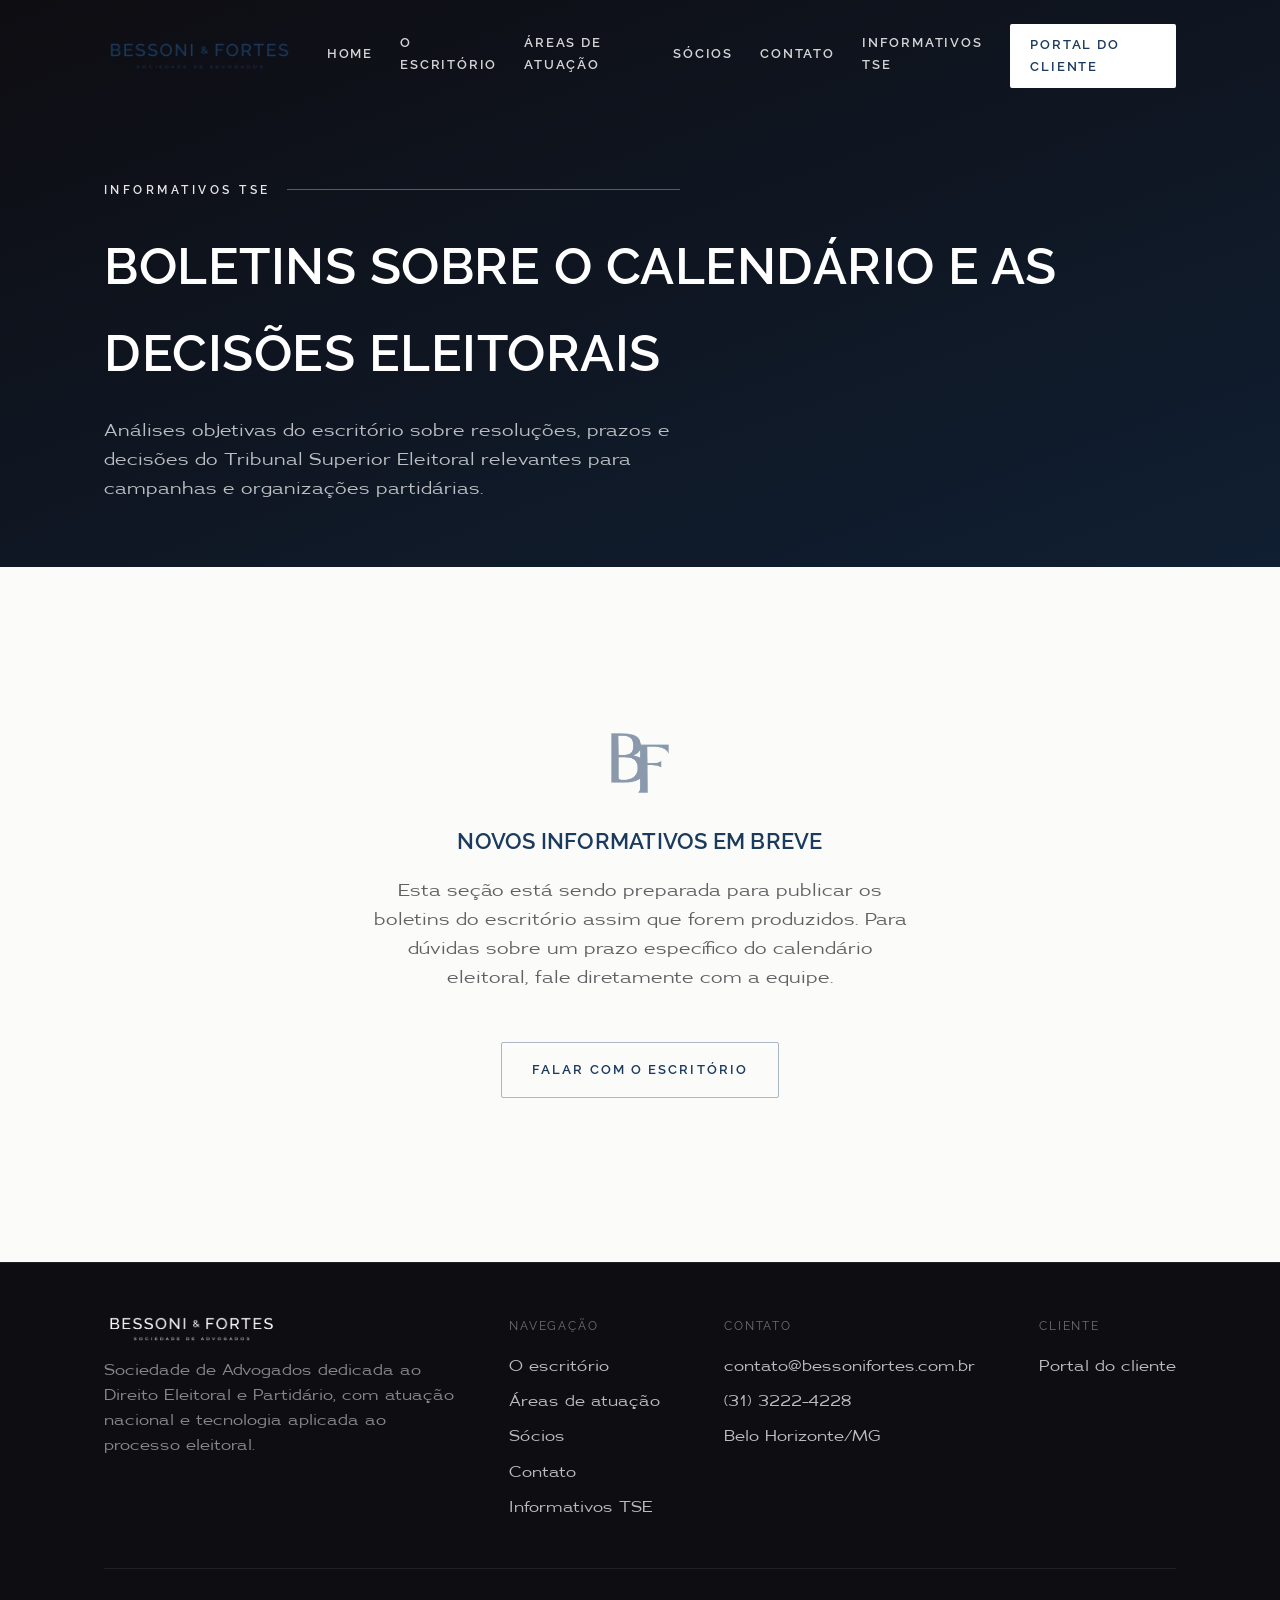
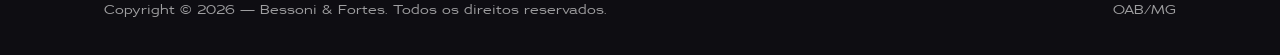
==== informativos-tse.html @ 34c93a4d "Inclusão de foto" ====
<!DOCTYPE html>
<html lang="pt-BR">
<head>
<meta charset="UTF-8">
<meta name="viewport" content="width=device-width, initial-scale=1">
<title>Informativos TSE — Bessoni &amp; Fortes</title>
<meta name="description" content="Boletins e informativos sobre o calendário eleitoral e decisões do TSE, por Bessoni & Fortes Sociedade de Advogados.">
<link rel="icon" type="image/png" href="assets/img/bf-mark-navy.png">
<link rel="stylesheet" href="css/style.css?v=4">
</head>
<body>

<a class="visually-hidden" href="#conteudo">Pular para o conteúdo</a>

<header class="site-header is-scrolled">
  <div class="container">
    <a class="brand" href="index.html" aria-label="Bessoni & Fortes — página inicial">
      <img src="assets/img/logo-wordmark-navy.png" alt="Bessoni & Fortes, Sociedade de Advogados">
    </a>

    <nav class="nav-desktop" aria-label="Navegação principal">
      <a href="index.html">Home</a>
      <a href="index.html#escritorio">O escritório</a>
      <a href="index.html#areas">Áreas de atuação</a>
      <a href="index.html#socios">Sócios</a>
      <a href="index.html#contato">Contato</a>
      <a href="informativos-tse.html">Informativos TSE</a>
      <a class="nav-cta" href="login.html">Portal do cliente</a>
    </nav>

    <button class="nav-toggle" aria-label="Abrir menu" aria-expanded="false" aria-controls="navMobile">
      <span></span><span></span><span></span>
    </button>
  </div>
</header>

<nav class="nav-mobile" id="navMobile" aria-label="Navegação móvel">
  <a href="index.html">Home</a>
  <a href="index.html#escritorio">O escritório</a>
  <a href="index.html#areas">Áreas de atuação</a>
  <a href="index.html#socios">Sócios</a>
  <a href="index.html#contato">Contato</a>
  <a href="informativos-tse.html">Informativos TSE</a>
  <a class="nav-cta" href="login.html">Portal do cliente</a>
</nav>

<main id="conteudo">
  <section class="page-hero">
    <div class="container">
      <p class="eyebrow on-dark">Informativos TSE</p>
      <h1>Boletins sobre o calendário e as decisões eleitorais</h1>
      <p>Análises objetivas do escritório sobre resoluções, prazos e decisões do Tribunal Superior Eleitoral relevantes para campanhas e organizações partidárias.</p>
    </div>
  </section>

  <section class="section-light">
    <div class="container">
      <div class="empty-state" data-reveal>
        <img class="mark" src="assets/img/bf-mark-navy.png" alt="">
        <h2>Novos informativos em breve</h2>
        <p>Esta seção está sendo preparada para publicar os boletins do escritório assim que forem produzidos. Para dúvidas sobre um prazo específico do calendário eleitoral, fale diretamente com a equipe.</p>
        <a class="btn btn-ghost-light" href="index.html#contato">Falar com o escritório</a>
      </div>
    </div>
  </section>
</main>

<footer class="site-footer">
  <div class="container">
    <div class="footer-top">
      <div class="footer-brand">
        <img src="assets/img/logo-wordmark-white.png" alt="Bessoni & Fortes">
        <p>Sociedade de Advogados dedicada ao Direito Eleitoral e Partidário, com atuação nacional e tecnologia aplicada ao processo eleitoral.</p>
      </div>
      <nav class="footer-nav" aria-label="Navegação do rodapé">
        <div class="footer-col">
          <div class="t">Navegação</div>
          <a href="index.html#escritorio">O escritório</a>
          <a href="index.html#areas">Áreas de atuação</a>
          <a href="index.html#socios">Sócios</a>
          <a href="index.html#contato">Contato</a>
          <a href="informativos-tse.html">Informativos TSE</a>
        </div>
        <div class="footer-col">
          <div class="t">Contato</div>
          <a href="mailto:contato@bessonifortes.com.br">contato@bessonifortes.com.br</a>
          <a href="tel:+553132224228">(31) 3222-4228</a>
          <span>Belo Horizonte/MG</span>
        </div>
        <div class="footer-col">
          <div class="t">Cliente</div>
          <a href="login.html">Portal do cliente</a>
        </div>
      </nav>
    </div>
    <div class="footer-bottom">
      <span>Copyright © <span data-year>2026</span> — Bessoni &amp; Fortes. Todos os direitos reservados.</span>
      <span>OAB/MG</span>
    </div>
  </div>
</footer>

<script src="js/main.js"></script>
</body>
</html>
---- css/style.css ----
/* ============================================================
   BESSONI & FORTES — Sociedade de Advogados
   Design system derivado do Manual da Marca (Atual 2023)
   ============================================================ */

@font-face {
  font-family: "Raleway";
  src: url("../assets/fonts/Raleway-Light.ttf") format("truetype");
  font-weight: 300;
  font-style: normal;
  font-display: swap;
}
@font-face {
  font-family: "Raleway";
  src: url("../assets/fonts/Raleway-Regular.ttf") format("truetype");
  font-weight: 400;
  font-style: normal;
  font-display: swap;
}
@font-face {
  font-family: "Raleway";
  src: url("../assets/fonts/Raleway-Medium.ttf") format("truetype");
  font-weight: 500;
  font-style: normal;
  font-display: swap;
}
@font-face {
  font-family: "Raleway";
  src: url("../assets/fonts/Raleway-SemiBold.ttf") format("truetype");
  font-weight: 600;
  font-style: normal;
  font-display: swap;
}
@font-face {
  font-family: "Raleway";
  src: url("../assets/fonts/Raleway-Bold.ttf") format("truetype");
  font-weight: 700;
  font-style: normal;
  font-display: swap;
}
@font-face {
  font-family: "Adrianna Extended";
  src: url("../assets/fonts/AdriannaExtended-Light.ttf") format("truetype");
  font-weight: 300;
  font-style: normal;
  font-display: swap;
}
@font-face {
  font-family: "Adrianna Extended";
  src: url("../assets/fonts/adriannaextended-regular.ttf") format("truetype");
  font-weight: 400;
  font-style: normal;
  font-display: swap;
}
@font-face {
  font-family: "Adrianna Extended";
  src: url("../assets/fonts/adriannaextended-demibold.ttf") format("truetype");
  font-weight: 600;
  font-style: normal;
  font-display: swap;
}

:root{
  /* ---- Paleta oficial (Manual da Marca) ---- */
  --navy: #1B3B5E;
  --navy-deep: #101F32;
  --navy-soft: #26507C;
  --void: #0E0D12;
  --slate: #808B8C;
  --mist: #E5E5E5;
  --paper: #FBFBFA;
  --white: #FFFFFF;

  --ink: #14171A;
  --ink-soft: rgba(20,23,26,.68);

  --font-display: "Raleway", "Segoe UI", sans-serif;
  --font-body: "Adrianna Extended", "Segoe UI", sans-serif;

  --container: 1200px;
  --gutter: clamp(1.5rem, 5vw, 4rem);

  --ease: cubic-bezier(.22,.61,.36,1);
}

*, *::before, *::after{ box-sizing: border-box; }
html{ scroll-behavior: smooth; }
@media (prefers-reduced-motion: reduce){
  html{ scroll-behavior: auto; }
  *, *::before, *::after{ animation-duration: .01ms !important; animation-iteration-count: 1 !important; transition-duration: .01ms !important; scroll-behavior: auto !important; }
}

body{
  margin: 0;
  background: var(--paper);
  color: var(--ink);
  font-family: var(--font-body);
  font-weight: 400;
  font-size: 17px;
  line-height: 1.7;
  -webkit-font-smoothing: antialiased;
}

img{ max-width: 100%; display: block; }
a{ color: inherit; text-decoration: none; }

h1,h2,h3,h4{
  font-family: var(--font-display);
  margin: 0;
  color: var(--navy);
  letter-spacing: .01em;
}

p{ margin: 0 0 1.1em; }
p:last-child{ margin-bottom: 0; }

.container{
  width: 100%;
  max-width: var(--container);
  margin: 0 auto;
  padding-left: var(--gutter);
  padding-right: var(--gutter);
}

.visually-hidden{
  position: absolute; width: 1px; height: 1px; overflow: hidden;
  clip: rect(0 0 0 0); white-space: nowrap;
}

:focus-visible{
  outline: 2px solid var(--navy);
  outline-offset: 3px;
}

/* ---------------------------------------------------------
   Eyebrow + hairline — o gesto tipográfico do próprio Manual
   ("MANUAL DA MARCA ————————")
   --------------------------------------------------------- */
.eyebrow{
  display: flex;
  align-items: center;
  gap: 1rem;
  font-family: var(--font-display);
  font-weight: 600;
  font-size: .78rem;
  letter-spacing: .28em;
  text-transform: uppercase;
  color: var(--navy);
  margin-bottom: 1.4rem;
}
.eyebrow::after{
  content: "";
  flex: 1 1 auto;
  height: 1px;
  background: currentColor;
  opacity: .35;
  min-width: 2rem;
}
.eyebrow.on-dark{ color: var(--mist); }
.eyebrow.center{ justify-content: center; }
.eyebrow.center::after{ display: none; }
.eyebrow.center::before{
  content: "";
  flex: 0 0 auto;
  width: 2rem;
  height: 1px;
  background: currentColor;
  opacity: .35;
}

.section-head{
  max-width: 46rem;
  margin-bottom: clamp(2.5rem, 5vw, 4rem);
}
.section-head h2{
  font-size: clamp(1.9rem, 3.2vw, 2.7rem);
  font-weight: 600;
  text-transform: uppercase;
  line-height: 1.15;
}
.section-head.on-dark h2{ color: var(--white); }

/* ---------------------------------------------------------
   Botões
   --------------------------------------------------------- */
.btn{
  display: inline-flex;
  align-items: center;
  gap: .6rem;
  font-family: var(--font-display);
  font-weight: 600;
  font-size: .82rem;
  letter-spacing: .16em;
  text-transform: uppercase;
  padding: 1rem 1.9rem;
  border-radius: 2px;
  border: 1px solid transparent;
  cursor: pointer;
  transition: background .35s var(--ease), color .35s var(--ease), border-color .35s var(--ease), transform .35s var(--ease);
  white-space: nowrap;
}
.btn:hover{ transform: translateY(-1px); }
.btn svg{ width: 1em; height: 1em; transition: transform .35s var(--ease); }
.btn:hover svg{ transform: translateX(3px); }

.btn-primary{ background: var(--navy); color: var(--white); border-color: var(--navy); }
.btn-primary:hover{ background: var(--navy-deep); border-color: var(--navy-deep); }

.btn-ghost-dark{ background: transparent; color: var(--white); border-color: rgba(255,255,255,.4); }
.btn-ghost-dark:hover{ background: rgba(255,255,255,.08); border-color: var(--white); }

.btn-ghost-light{ background: transparent; color: var(--navy); border-color: rgba(27,59,94,.35); }
.btn-ghost-light:hover{ background: rgba(27,59,94,.06); border-color: var(--navy); }

.btn-block{ width: 100%; justify-content: center; }

/* ---------------------------------------------------------
   Header
   --------------------------------------------------------- */
.site-header{
  position: fixed;
  top: 0; left: 0; right: 0;
  z-index: 100;
  padding: 1.5rem 0;
  transition: padding .4s var(--ease), background .4s var(--ease), box-shadow .4s var(--ease), border-color .4s var(--ease);
  border-bottom: 1px solid transparent;
}
.site-header .container{ display: flex; align-items: center; justify-content: space-between; gap: 2rem; }

.site-header.is-scrolled{
  padding: .9rem 0;
  background: rgba(251,251,250,.92);
  backdrop-filter: blur(10px);
  border-color: rgba(27,59,94,.1);
  box-shadow: 0 10px 30px -20px rgba(14,13,18,.35);
}

.brand{ display: flex; align-items: center; flex: none; }
.brand img{ height: 26px; width: auto; max-width: none; }
.logo-on-dark{ display: block; }
.logo-on-light{ display: none; }
.site-header.is-scrolled .logo-on-dark{ display: none; }
.site-header.is-scrolled .logo-on-light{ display: block; }

.nav-desktop{ display: flex; align-items: center; gap: 1.7rem; }
.nav-desktop a{
  font-family: var(--font-display);
  font-size: .8rem;
  font-weight: 600;
  letter-spacing: .14em;
  text-transform: uppercase;
  color: var(--white);
  position: relative;
  padding-bottom: .3rem;
  transition: color .3s var(--ease), opacity .3s;
  opacity: .82;
}
.nav-desktop a:hover{ opacity: 1; }
.nav-desktop a::after{
  content:"";
  position: absolute; left:0; right:100%; bottom:0;
  height: 1px; background: currentColor;
  transition: right .3s var(--ease);
}
.nav-desktop a:hover::after{ right: 0; }
.site-header.is-scrolled .nav-desktop a{ color: var(--navy); }

.nav-desktop .nav-cta{
  color: var(--navy);
  background: var(--white);
  padding: .65rem 1.3rem;
  opacity: 1;
  border-radius: 2px;
}
.site-header.is-scrolled .nav-desktop .nav-cta{ background: var(--navy); color: var(--white); }
.nav-desktop .nav-cta::after{ display: none; }

.nav-toggle{
  display: none;
  flex-direction: column;
  gap: 5px;
  width: 30px;
  background: none;
  border: 0;
  cursor: pointer;
  padding: .5rem;
  margin: -.5rem;
}
.nav-toggle span{
  display: block; height: 1.5px; width: 100%;
  background: var(--white);
  transition: transform .3s var(--ease), opacity .3s var(--ease), background .3s;
}
.site-header.is-scrolled .nav-toggle span{ background: var(--navy); }

.nav-mobile{
  position: fixed; inset: 0;
  background: var(--navy-deep);
  z-index: 99;
  display: flex;
  flex-direction: column;
  align-items: center;
  justify-content: center;
  gap: 2.2rem;
  opacity: 0;
  visibility: hidden;
  transform: translateY(-8px);
  transition: opacity .35s var(--ease), visibility .35s, transform .35s var(--ease);
}
.nav-mobile.is-open{ opacity: 1; visibility: visible; transform: translateY(0); }
.nav-mobile a{
  font-family: var(--font-display);
  font-size: 1.4rem;
  font-weight: 500;
  letter-spacing: .06em;
  text-transform: uppercase;
  color: var(--white);
}
.nav-mobile .nav-cta{ border: 1px solid rgba(255,255,255,.4); padding: .8rem 2rem; }

body.nav-open{ overflow: hidden; }

@media (max-width: 1080px){
  .nav-desktop{ display: none; }
  .nav-toggle{ display: flex; }
}

/* ---------------------------------------------------------
   Hero
   --------------------------------------------------------- */
.hero{
  position: relative;
  min-height: 100svh;
  display: flex;
  align-items: center;
  background:
    radial-gradient(ellipse 90% 60% at 15% 0%, rgba(38,80,124,.55), transparent 60%),
    linear-gradient(160deg, var(--void) 0%, var(--navy-deep) 55%, var(--navy) 130%);
  color: var(--white);
  overflow: hidden;
  padding-top: 7rem;
  padding-bottom: 4rem;
}

.hero-seal{
  position: absolute;
  right: clamp(-14rem, -6vw, -4rem);
  top: 50%;
  transform: translateY(-50%);
  width: clamp(26rem, 46vw, 42rem);
  height: auto;
  opacity: .16;
  animation: spin 90s linear infinite;
}
@keyframes spin{ to{ transform: translateY(-50%) rotate(360deg); } }

.hero .container{ position: relative; z-index: 2; }
.hero-inner{ max-width: 44rem; }

.hero-inner .eyebrow{ color: rgba(255,255,255,.75); }
.hero-inner .eyebrow::after{ background: rgba(255,255,255,.4); }

.hero h1{
  color: var(--white);
  font-size: clamp(2.5rem, 5.4vw, 4.4rem);
  font-weight: 600;
  text-transform: uppercase;
  line-height: 1.08;
  letter-spacing: .005em;
}
.hero h1 em{
  font-style: normal;
  color: var(--mist);
  opacity: .55;
}

.hero-lede{
  margin-top: 1.6rem;
  max-width: 34rem;
  font-size: 1.15rem;
  line-height: 1.75;
  color: rgba(255,255,255,.82);
}

.hero-actions{
  margin-top: 2.6rem;
  display: flex;
  flex-wrap: wrap;
  gap: 1rem;
}

.hero-meta{
  margin-top: 4rem;
  display: flex;
  flex-wrap: wrap;
  gap: 2.6rem 3.2rem;
  padding-top: 2.2rem;
  border-top: 1px solid rgba(255,255,255,.16);
}
.hero-meta-item .num{
  display: block;
  font-family: var(--font-display);
  font-size: 1.5rem;
  font-weight: 600;
  letter-spacing: .04em;
  color: var(--white);
  font-variant-numeric: tabular-nums;
}
.hero-meta-item .label{
  display: block;
  margin-top: .35rem;
  font-family: var(--font-display);
  font-size: .72rem;
  font-weight: 600;
  letter-spacing: .16em;
  text-transform: uppercase;
  color: rgba(255,255,255,.55);
}

.scroll-cue{
  position: absolute;
  left: var(--gutter);
  bottom: 2rem;
  display: flex;
  align-items: center;
  gap: .8rem;
  color: rgba(255,255,255,.55);
  font-family: var(--font-display);
  font-size: .7rem;
  letter-spacing: .2em;
  text-transform: uppercase;
  z-index: 2;
}
.scroll-cue .line{ width: 1px; height: 2.6rem; background: rgba(255,255,255,.3); position: relative; overflow: hidden; }
.scroll-cue .line::after{
  content:""; position:absolute; top:-100%; left:0; width:100%; height:100%;
  background: var(--white);
  animation: cue 2.4s ease-in-out infinite;
}
@keyframes cue{ 0%{ top:-100%; } 60%{ top:100%; } 100%{ top:100%; } }
@media (max-width: 700px){ .scroll-cue{ display: none; } }

/* ---------------------------------------------------------
   Reveal on scroll
   --------------------------------------------------------- */
[data-reveal]{
  opacity: 0;
  transform: translateY(22px);
  transition: opacity .8s var(--ease), transform .8s var(--ease);
}
[data-reveal].is-visible{ opacity: 1; transform: translateY(0); }

/* ---------------------------------------------------------
   Sections gerais
   --------------------------------------------------------- */
section{ padding: clamp(4.5rem, 9vw, 8rem) 0; }

.section-light{ background: var(--paper); color: var(--ink); }
.section-navy{ background: linear-gradient(180deg, var(--navy-deep), var(--navy)); color: var(--white); }
.section-void{ background: var(--void); color: var(--white); }

/* --- O Escritório --- */
.about-grid{
  display: grid;
  grid-template-columns: .85fr 1.15fr;
  gap: clamp(2.5rem, 6vw, 6rem);
  align-items: start;
}
.about-figure{
  position: sticky;
  top: 8rem;
}
.about-figure .kicker-num{
  font-family: var(--font-display);
  font-size: 5rem;
  font-weight: 300;
  color: var(--navy);
  opacity: .18;
  line-height: 1;
}
.about-figure blockquote{
  margin: 1.6rem 0 0;
  font-family: var(--font-body);
  font-size: 1.4rem;
  line-height: 1.5;
  color: var(--navy);
  border-left: 2px solid var(--navy);
  padding-left: 1.3rem;
}
.about-copy p{ color: var(--ink-soft); font-size: 1.05rem; }
.about-copy p + p{ margin-top: 1.1em; }
.pillars{
  margin-top: 2.6rem;
  display: grid;
  grid-template-columns: repeat(3, 1fr);
  gap: 1.6rem;
  padding-top: 2.2rem;
  border-top: 1px solid var(--mist);
}
.pillar .t{
  font-family: var(--font-display);
  font-weight: 600;
  font-size: .82rem;
  letter-spacing: .06em;
  text-transform: uppercase;
  color: var(--navy);
  margin-bottom: .4rem;
}
.pillar .d{ font-size: .92rem; color: var(--ink-soft); }

@media (max-width: 860px){
  .about-grid{ grid-template-columns: 1fr; }
  .about-figure{ position: static; }
  .pillars{ grid-template-columns: 1fr; }
}

/* --- Áreas de atuação --- */
.areas-grid{
  display: grid;
  grid-template-columns: repeat(2, 1fr);
  gap: 1px;
  background: rgba(255,255,255,.14);
  border: 1px solid rgba(255,255,255,.14);
}
.area-card{
  background: var(--navy-deep);
  padding: clamp(2.2rem, 4vw, 3.4rem);
  position: relative;
  transition: background .4s var(--ease);
}
.area-card:hover{ background: #17324f; }
.area-card .idx{
  font-family: var(--font-display);
  font-size: .78rem;
  letter-spacing: .2em;
  color: rgba(255,255,255,.45);
}
.area-card h3{
  margin-top: 1.1rem;
  color: var(--white);
  font-size: clamp(1.5rem, 2.4vw, 2rem);
  text-transform: uppercase;
  font-weight: 600;
}
.area-card p{
  margin-top: 1.1rem;
  color: rgba(255,255,255,.68);
  max-width: 32rem;
  font-size: 1rem;
}
.area-card ul{
  margin: 1.4rem 0 0;
  padding: 0;
  list-style: none;
  display: grid;
  gap: .55rem;
}
.area-card li{
  font-family: var(--font-display);
  font-size: .84rem;
  letter-spacing: .03em;
  color: rgba(255,255,255,.82);
  display: flex;
  gap: .7rem;
  align-items: baseline;
}
.area-card li::before{
  content:"";
  width: 6px; height: 1px;
  background: rgba(255,255,255,.5);
  transform: translateY(-4px);
  flex: none;
}
@media (max-width: 760px){ .areas-grid{ grid-template-columns: 1fr; } }

/* --- Sócios --- */
.partners-grid{
  display: grid;
  grid-template-columns: repeat(auto-fit, minmax(15rem, 1fr));
  gap: clamp(1.6rem, 3vw, 2.4rem);
}
.partner-card{
  padding: clamp(2rem, 3vw, 2.8rem);
  background: var(--white);
  border: 1px solid var(--mist);
  transition: border-color .35s var(--ease), transform .35s var(--ease), box-shadow .35s var(--ease);
}
.partner-card:hover{
  border-color: var(--navy);
  transform: translateY(-4px);
  box-shadow: 0 24px 50px -30px rgba(14,13,18,.28);
}
.partner-avatar{
  width: 4.4rem; height: 4.4rem;
  border-radius: 50%;
  background: var(--navy);
  color: var(--white);
  display: flex; align-items: center; justify-content: center;
  font-family: var(--font-display);
  font-weight: 600;
  font-size: 1.2rem;
  letter-spacing: .04em;
  overflow: hidden;
}
.partner-avatar img{
  width: 100%;
  height: 100%;
  object-fit: cover;
}
.partner-card h3{
  margin-top: 1.4rem;
  font-size: 1.15rem;
  text-transform: uppercase;
  font-weight: 600;
}
.partner-role{
  display: block;
  margin-top: .35rem;
  font-family: var(--font-display);
  font-size: .76rem;
  letter-spacing: .16em;
  text-transform: uppercase;
  color: var(--slate);
}
.partner-card p{ margin-top: 1.1rem; color: var(--ink-soft); font-size: .96rem; }
@media (max-width: 700px){ .partners-grid{ grid-template-columns: 1fr; } }

/* --- Contato --- */
.contact-grid{
  display: grid;
  grid-template-columns: 1.05fr .95fr;
  gap: clamp(2.5rem, 6vw, 5rem);
}
.contact-list{ display: grid; gap: 1.8rem; margin-top: 2.4rem; }
.contact-item{ display: flex; gap: 1.1rem; align-items: flex-start; }
.contact-item .ico{
  width: 2.6rem; height: 2.6rem; flex: none;
  border: 1px solid rgba(255,255,255,.25);
  border-radius: 50%;
  display: flex; align-items: center; justify-content: center;
}
.contact-item .ico svg{ width: 1.1rem; height: 1.1rem; }
.contact-item .t{
  font-family: var(--font-display);
  font-size: .72rem;
  letter-spacing: .16em;
  text-transform: uppercase;
  color: rgba(255,255,255,.5);
  margin-bottom: .3rem;
}
.contact-item .v{ font-size: 1.05rem; color: var(--white); }
.contact-item a.v:hover{ text-decoration: underline; }

.contact-card{
  background: rgba(255,255,255,.04);
  border: 1px solid rgba(255,255,255,.14);
  padding: clamp(2rem, 3vw, 2.8rem);
}
.contact-card h3{
  color: var(--white);
  font-size: 1.3rem;
  text-transform: uppercase;
  font-weight: 600;
}
.contact-card p{ color: rgba(255,255,255,.68); margin-top: .8rem; }
.contact-card .btn{ margin-top: 1.8rem; }

/* ---------------------------------------------------------
   Footer
   --------------------------------------------------------- */
.site-footer{
  background: var(--void);
  color: rgba(255,255,255,.6);
  padding: 3.4rem 0 2.2rem;
  border-top: 1px solid rgba(255,255,255,.08);
}
.footer-top{
  display: flex;
  justify-content: space-between;
  align-items: flex-start;
  flex-wrap: wrap;
  gap: 2.4rem;
  padding-bottom: 2.4rem;
  border-bottom: 1px solid rgba(255,255,255,.08);
}
.footer-brand img{ height: 24px; width: auto; max-width: none; }
.footer-brand p{ margin-top: 1rem; max-width: 22rem; font-size: .92rem; color: rgba(255,255,255,.5); }
.footer-nav{ display: flex; gap: clamp(2rem, 5vw, 4rem); flex-wrap: wrap; }
.footer-col .t{
  font-family: var(--font-display);
  font-size: .72rem;
  letter-spacing: .16em;
  text-transform: uppercase;
  color: rgba(255,255,255,.4);
  margin-bottom: 1rem;
}
.footer-col a, .footer-col span{
  display: block;
  font-size: .92rem;
  color: rgba(255,255,255,.72);
  margin-bottom: .65rem;
}
.footer-col a:hover{ color: var(--white); }
.footer-bottom{
  display: flex;
  justify-content: space-between;
  flex-wrap: wrap;
  gap: 1rem;
  padding-top: 1.8rem;
  font-size: .82rem;
}
.footer-bottom a{ color: rgba(255,255,255,.55); }
.footer-bottom a:hover{ color: var(--white); }

/* ---------------------------------------------------------
   Página interna (Informativos TSE)
   --------------------------------------------------------- */
.page-hero{
  padding-top: 10rem;
  padding-bottom: 4rem;
  background: linear-gradient(160deg, var(--void), var(--navy-deep));
  color: var(--white);
}
.page-hero h1{
  color: var(--white);
  font-size: clamp(2.1rem, 4vw, 3.2rem);
  text-transform: uppercase;
  font-weight: 600;
}
.page-hero p{ margin-top: 1.2rem; max-width: 36rem; color: rgba(255,255,255,.72); }

.empty-state{
  text-align: center;
  max-width: 34rem;
  margin: 0 auto;
  padding: 3rem 0;
}
.empty-state .mark{ width: 4rem; margin: 0 auto 1.6rem; opacity: .5; }
.empty-state h2{
  font-size: 1.4rem;
  text-transform: uppercase;
  font-weight: 600;
}
.empty-state p{ margin-top: 1rem; color: var(--ink-soft); }
.empty-state .btn{ margin-top: 2rem; }

/* ---------------------------------------------------------
   Login / Portal do Cliente
   --------------------------------------------------------- */
.auth-page{
  min-height: 100svh;
  display: grid;
  grid-template-columns: 1.05fr 1fr;
  background: var(--paper);
}
.auth-visual{
  position: relative;
  background:
    radial-gradient(ellipse 80% 60% at 20% 10%, rgba(38,80,124,.55), transparent 60%),
    linear-gradient(165deg, var(--void), var(--navy-deep) 60%, var(--navy) 140%);
  color: var(--white);
  padding: clamp(2.2rem, 4vw, 5rem);
  display: flex;
  flex-direction: column;
  justify-content: space-between;
  overflow: hidden;
}
.auth-visual .seal{
  position: absolute;
  bottom: -8rem; left: -8rem;
  width: 26rem;
  opacity: .14;
  animation: spin 100s linear infinite;
}
.auth-visual-top{ position: relative; z-index: 2; display: flex; align-items: center; justify-content: space-between; }
.auth-visual-top img{ height: 24px; width: auto; max-width: none; }
.back-link{
  display: inline-flex; align-items: center; gap: .5rem;
  font-family: var(--font-display);
  font-size: .74rem;
  letter-spacing: .14em;
  text-transform: uppercase;
  color: rgba(255,255,255,.7);
}
.back-link:hover{ color: var(--white); }
.back-link svg{ width: 1em; height: 1em; }

.auth-visual-body{ position: relative; z-index: 2; max-width: 26rem; }
.auth-visual-body .eyebrow{ color: rgba(255,255,255,.65); }
.auth-visual-body .eyebrow::after{ background: rgba(255,255,255,.4); }
.auth-visual-body h1{
  color: var(--white);
  font-size: clamp(1.9rem, 3.4vw, 2.6rem);
  text-transform: uppercase;
  font-weight: 600;
  line-height: 1.15;
}
.auth-visual-body p{ margin-top: 1.1rem; color: rgba(255,255,255,.72); }

.auth-visual-foot{ position: relative; z-index: 2; display: grid; gap: 1rem; }
.auth-feature{ display: flex; gap: .8rem; align-items: flex-start; font-size: .9rem; color: rgba(255,255,255,.75); }
.auth-feature svg{ width: 1.1rem; height: 1.1rem; flex: none; margin-top: .15rem; color: var(--mist); }

.auth-form-wrap{
  display: flex;
  align-items: center;
  justify-content: center;
  padding: clamp(2rem, 5vw, 4rem);
}
.auth-form{ width: 100%; max-width: 24rem; }
.auth-form .eyebrow{ color: var(--navy); }
.auth-form h2{
  font-size: 1.7rem;
  text-transform: uppercase;
  font-weight: 600;
}
.auth-form > p.lede{ margin-top: .8rem; color: var(--ink-soft); font-size: .96rem; }

.field{ margin-top: 1.6rem; }
.field label{
  display: block;
  font-family: var(--font-display);
  font-size: .72rem;
  font-weight: 600;
  letter-spacing: .12em;
  text-transform: uppercase;
  color: var(--navy);
  margin-bottom: .55rem;
}
.field-control{
  position: relative;
}
.field input{
  width: 100%;
  font-family: var(--font-body);
  font-size: 1rem;
  padding: .85rem 1rem;
  border: 1px solid #cfd3d4;
  background: var(--white);
  color: var(--ink);
  border-radius: 2px;
  transition: border-color .3s var(--ease), box-shadow .3s var(--ease);
}
.field input::placeholder{ color: #9aa0a1; }
.field input:focus{
  outline: none;
  border-color: var(--navy);
  box-shadow: 0 0 0 3px rgba(27,59,94,.12);
}
.field-toggle{
  position: absolute;
  right: .2rem; top: 50%;
  transform: translateY(-50%);
  background: none; border: 0; cursor: pointer;
  padding: .55rem;
  color: var(--slate);
}
.field-toggle:hover{ color: var(--navy); }
.field-toggle svg{ width: 1.1rem; height: 1.1rem; display: block; }

.field-row{
  margin-top: 1.4rem;
  display: flex;
  align-items: center;
  justify-content: space-between;
  gap: 1rem;
  font-size: .88rem;
}
.checkbox{ display: flex; align-items: center; gap: .6rem; color: var(--ink-soft); cursor: pointer; }
.checkbox input{ width: 1rem; height: 1rem; accent-color: var(--navy); }
.field-row a{ color: var(--navy); font-weight: 500; }
.field-row a:hover{ text-decoration: underline; }

.auth-form .btn-primary{ margin-top: 2rem; }

.form-note{
  margin-top: 1.2rem;
  font-size: .84rem;
  color: var(--ink-soft);
  text-align: center;
}

.form-feedback{
  margin-top: 1.4rem;
  padding: .9rem 1.1rem;
  border-radius: 2px;
  font-size: .88rem;
  line-height: 1.55;
  background: rgba(27,59,94,.06);
  border: 1px solid rgba(27,59,94,.18);
  color: var(--navy);
  display: none;
  gap: .7rem;
}
.form-feedback.is-visible{ display: flex; }
.form-feedback svg{ width: 1.1rem; height: 1.1rem; flex: none; margin-top: .1rem; }

@media (max-width: 900px){
  .auth-page{ grid-template-columns: 1fr; }
  .auth-visual{ display: none; }
}
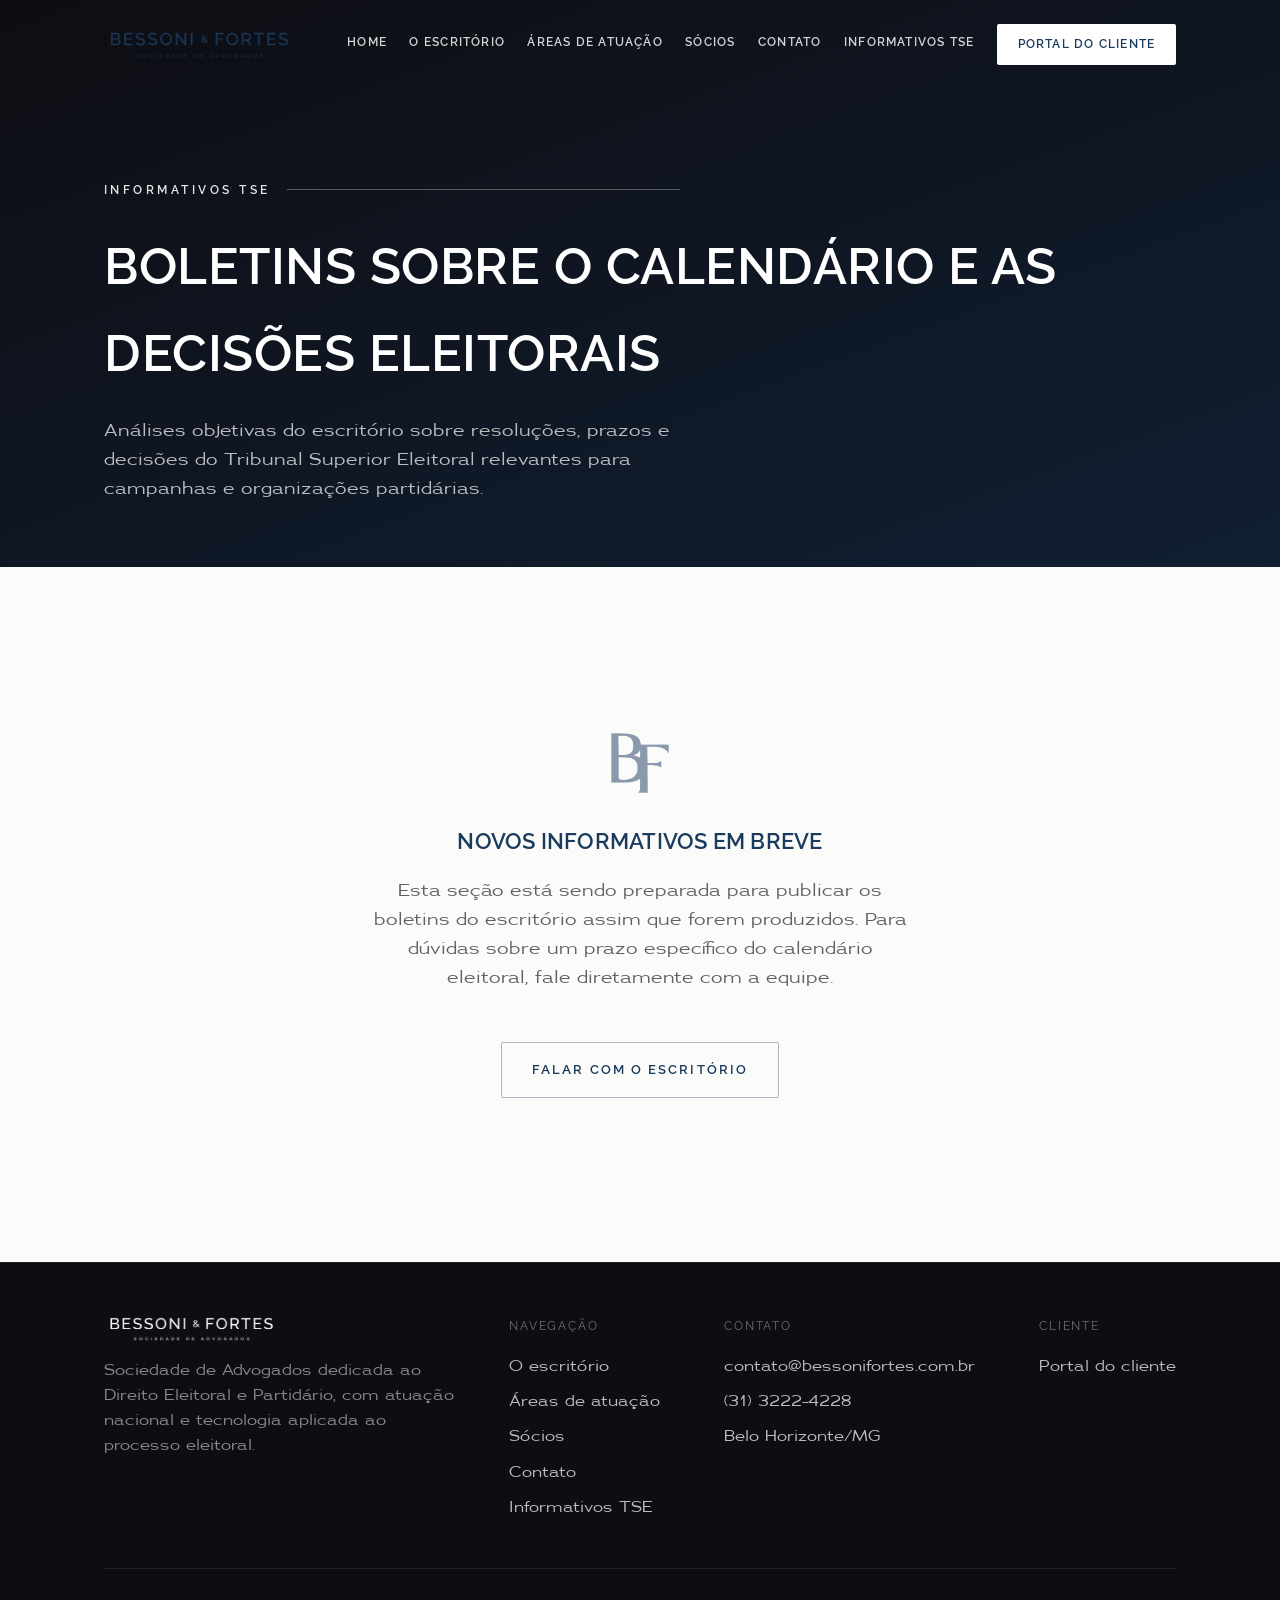
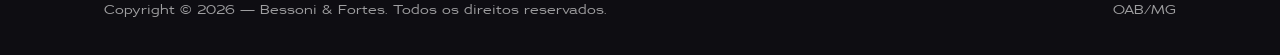
==== commit 33556643: "Correção Menu" ====
--- a/informativos-tse.html
+++ b/informativos-tse.html
@@ -6,7 +6,7 @@
 <title>Informativos TSE — Bessoni &amp; Fortes</title>
 <meta name="description" content="Boletins e informativos sobre o calendário eleitoral e decisões do TSE, por Bessoni & Fortes Sociedade de Advogados.">
 <link rel="icon" type="image/png" href="assets/img/bf-mark-navy.png">
-<link rel="stylesheet" href="css/style.css?v=4">
+<link rel="stylesheet" href="css/style.css?v=6">
 </head>
 <body>
 
--- a/css/style.css
+++ b/css/style.css
@@ -242,16 +242,17 @@
 .site-header.is-scrolled .logo-on-dark{ display: none; }
 .site-header.is-scrolled .logo-on-light{ display: block; }
 
-.nav-desktop{ display: flex; align-items: center; gap: 1.7rem; }
+.nav-desktop{ display: flex; align-items: center; gap: 1.4rem; }
 .nav-desktop a{
   font-family: var(--font-display);
-  font-size: .8rem;
-  font-weight: 600;
-  letter-spacing: .14em;
+  font-size: .76rem;
+  font-weight: 600;
+  letter-spacing: .1em;
   text-transform: uppercase;
   color: var(--white);
   position: relative;
   padding-bottom: .3rem;
+  white-space: nowrap;
   transition: color .3s var(--ease), opacity .3s;
   opacity: .82;
 }
@@ -320,7 +321,7 @@
 
 body.nav-open{ overflow: hidden; }
 
-@media (max-width: 1080px){
+@media (max-width: 1220px){
   .nav-desktop{ display: none; }
   .nav-toggle{ display: flex; }
 }
@@ -591,14 +592,14 @@
   box-shadow: 0 24px 50px -30px rgba(14,13,18,.28);
 }
 .partner-avatar{
-  width: 4.4rem; height: 4.4rem;
+  width: 6.4rem; height: 6.4rem;
   border-radius: 50%;
   background: var(--navy);
   color: var(--white);
   display: flex; align-items: center; justify-content: center;
   font-family: var(--font-display);
   font-weight: 600;
-  font-size: 1.2rem;
+  font-size: 1.6rem;
   letter-spacing: .04em;
   overflow: hidden;
 }
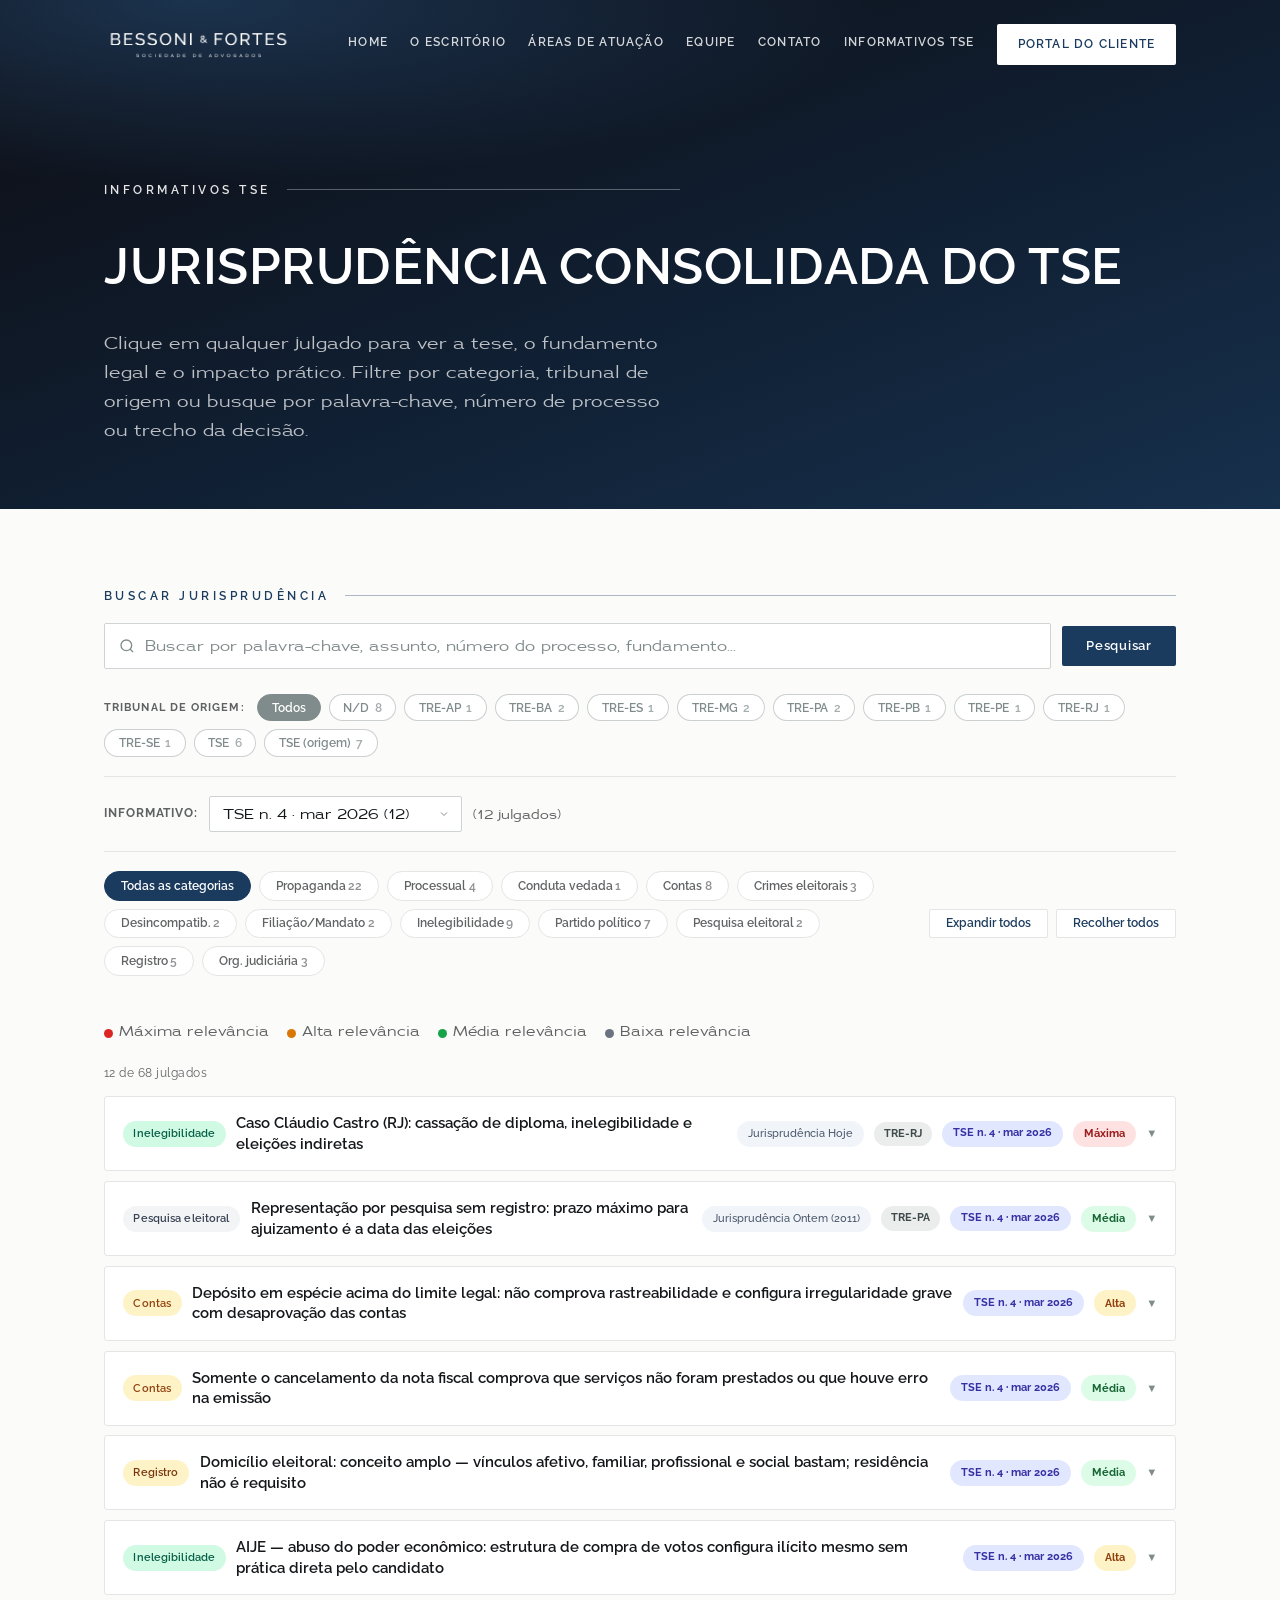
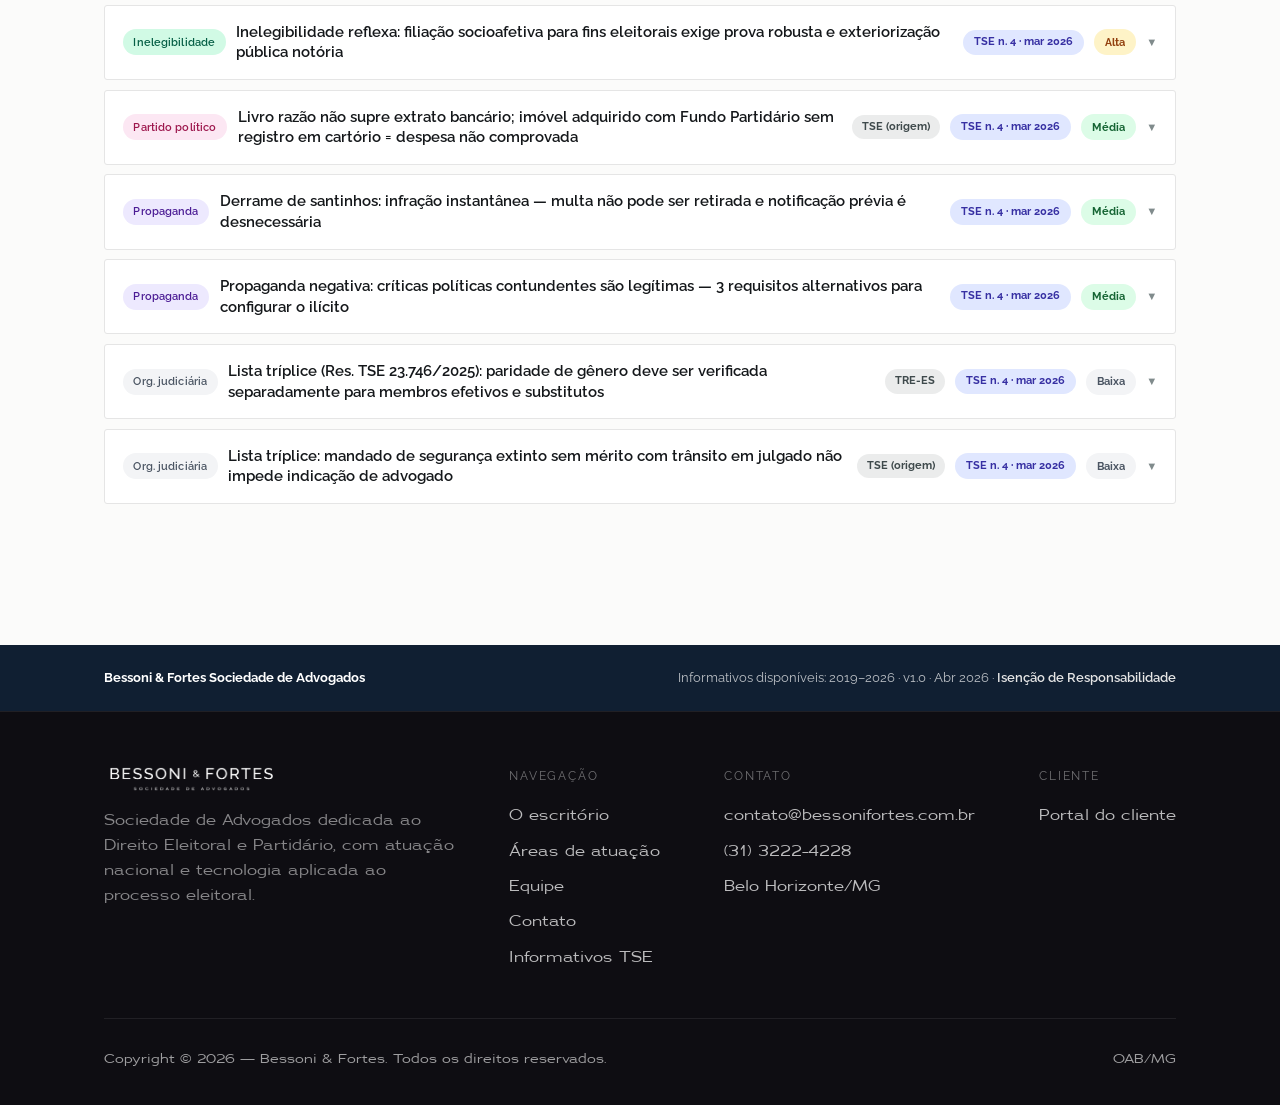
==== commit 1120b63e: "Informativos" ====
--- a/informativos-tse.html
+++ b/informativos-tse.html
@@ -4,25 +4,26 @@
 <meta charset="UTF-8">
 <meta name="viewport" content="width=device-width, initial-scale=1">
 <title>Informativos TSE — Bessoni &amp; Fortes</title>
-<meta name="description" content="Boletins e informativos sobre o calendário eleitoral e decisões do TSE, por Bessoni & Fortes Sociedade de Advogados.">
+<meta name="description" content="Jurisprudência consolidada do TSE organizada por tema, relevância e tribunal de origem, por Bessoni & Fortes Sociedade de Advogados.">
 <link rel="icon" type="image/png" href="assets/img/bf-mark-navy.png">
-<link rel="stylesheet" href="css/style.css?v=6">
+<link rel="stylesheet" href="css/style.css?v=16">
 </head>
 <body>
 
 <a class="visually-hidden" href="#conteudo">Pular para o conteúdo</a>
 
-<header class="site-header is-scrolled">
+<header class="site-header">
   <div class="container">
     <a class="brand" href="index.html" aria-label="Bessoni & Fortes — página inicial">
-      <img src="assets/img/logo-wordmark-navy.png" alt="Bessoni & Fortes, Sociedade de Advogados">
+      <img class="logo-on-dark" src="assets/img/logo-wordmark-white.png" alt="Bessoni & Fortes, Sociedade de Advogados">
+      <img class="logo-on-light" src="assets/img/logo-wordmark-navy.png" alt="Bessoni & Fortes, Sociedade de Advogados">
     </a>
 
     <nav class="nav-desktop" aria-label="Navegação principal">
       <a href="index.html">Home</a>
       <a href="index.html#escritorio">O escritório</a>
       <a href="index.html#areas">Áreas de atuação</a>
-      <a href="index.html#socios">Sócios</a>
+      <a href="index.html#socios">Equipe</a>
       <a href="index.html#contato">Contato</a>
       <a href="informativos-tse.html">Informativos TSE</a>
       <a class="nav-cta" href="login.html">Portal do cliente</a>
@@ -38,7 +39,7 @@
   <a href="index.html">Home</a>
   <a href="index.html#escritorio">O escritório</a>
   <a href="index.html#areas">Áreas de atuação</a>
-  <a href="index.html#socios">Sócios</a>
+  <a href="index.html#socios">Equipe</a>
   <a href="index.html#contato">Contato</a>
   <a href="informativos-tse.html">Informativos TSE</a>
   <a class="nav-cta" href="login.html">Portal do cliente</a>
@@ -48,18 +49,62 @@
   <section class="page-hero">
     <div class="container">
       <p class="eyebrow on-dark">Informativos TSE</p>
-      <h1>Boletins sobre o calendário e as decisões eleitorais</h1>
-      <p>Análises objetivas do escritório sobre resoluções, prazos e decisões do Tribunal Superior Eleitoral relevantes para campanhas e organizações partidárias.</p>
+      <h1>Jurisprudência consolidada do TSE</h1>
+      <p>Clique em qualquer julgado para ver a tese, o fundamento legal e o impacto prático. Filtre por categoria, tribunal de origem ou busque por palavra-chave, número de processo ou trecho da decisão.</p>
     </div>
   </section>
 
-  <section class="section-light">
+  <section class="section-light tse-section">
     <div class="container">
-      <div class="empty-state" data-reveal>
-        <img class="mark" src="assets/img/bf-mark-navy.png" alt="">
-        <h2>Novos informativos em breve</h2>
-        <p>Esta seção está sendo preparada para publicar os boletins do escritório assim que forem produzidos. Para dúvidas sobre um prazo específico do calendário eleitoral, fale diretamente com a equipe.</p>
-        <a class="btn btn-ghost-light" href="index.html#contato">Falar com o escritório</a>
+      <div class="tse-widget">
+
+        <div data-reveal>
+          <p class="eyebrow">Buscar jurisprudência</p>
+          <div class="search-wrap">
+            <input class="search-input" type="text" id="searchInput" autocomplete="off" placeholder="Buscar por palavra-chave, assunto, número do processo, fundamento..." onkeydown="if(event.key==='Enter')doSearch()">
+            <button class="search-btn" onclick="doSearch()">Pesquisar</button>
+            <button class="search-clear" id="searchClear" onclick="clearSearch()">✕ Limpar</button>
+          </div>
+
+          <div class="tre-bar" id="treBar"></div>
+
+          <div class="info-select-wrap">
+            <span class="info-select-label">Informativo:</span>
+            <select class="info-select" id="infoSelect" onchange="onInfoChange(this.value)">
+              <option value="">Todos os informativos</option>
+            </select>
+            <span class="info-select-count" id="infoSelectCount"></span>
+          </div>
+
+          <div class="toolbar">
+            <div class="filters" id="filters"></div>
+            <div class="bulk-btns">
+              <button class="bulk-btn" onclick="expandAll()">Expandir todos</button>
+              <button class="bulk-btn" onclick="collapseAll()">Recolher todos</button>
+            </div>
+          </div>
+
+          <div class="legend">
+            <span><span class="ldot" style="background:#dc2626"></span>Máxima relevância</span>
+            <span><span class="ldot" style="background:#d97706"></span>Alta relevância</span>
+            <span><span class="ldot" style="background:#16a34a"></span>Média relevância</span>
+            <span><span class="ldot" style="background:#6b7280"></span>Baixa relevância</span>
+          </div>
+        </div>
+
+        <div class="result-count" id="resultCount"></div>
+        <div class="list" id="list"></div>
+        <div class="pagination" id="pagination"></div>
+
+      </div>
+    </div>
+  </section>
+
+  <section class="tse-source-bar">
+    <div class="container">
+      <div class="tse-source-inner">
+        <span><strong>Bessoni &amp; Fortes Sociedade de Advogados</strong></span>                                                
+        <span>Informativos disponíveis: 2019–2026 · <span id="versao-label">v1.0 · Abr 2026</span> · <a href="#" onclick="showDisclaimer();return false;">Isenção de Responsabilidade</a></span>
       </div>
     </div>
   </section>
@@ -77,7 +122,7 @@
           <div class="t">Navegação</div>
           <a href="index.html#escritorio">O escritório</a>
           <a href="index.html#areas">Áreas de atuação</a>
-          <a href="index.html#socios">Sócios</a>
+          <a href="index.html#socios">Equipe</a>
           <a href="index.html#contato">Contato</a>
           <a href="informativos-tse.html">Informativos TSE</a>
         </div>
@@ -100,6 +145,61 @@
   </div>
 </footer>
 
+<div class="disclaimer-overlay" id="disclaimerOverlay" onclick="if(event.target===this)closeDisclaimer()">
+  <div class="disclaimer-box">
+    <button class="disclaimer-close" onclick="closeDisclaimer()" aria-label="Fechar">✕</button>
+    <h2>Isenção de Responsabilidade</h2>
+
+    <h3>Natureza da plataforma</h3>
+    <p>Este portal é disponibilizado gratuitamente por <strong>Bessoni &amp; Fortes Sociedade de Advogados</strong> com finalidade exclusivamente acadêmica e profissional, tendo por objetivo auxiliar profissionais do Direito Eleitoral no acompanhamento da jurisprudência do Tribunal Superior Eleitoral (TSE).</p>
+
+    <h3>Conteúdo dos informativos</h3>
+    <p>Os resumos, ementas e teses aqui apresentados são baseados nos Informativos de Jurisprudência do TSE (Infojur TSE) publicados pelo próprio Tribunal, os quais consistem em <strong>resumos não oficiais</strong> de decisões pendentes de publicação e reprodução de acórdãos publicados no DJe-TSE. O conteúdo desta plataforma é compilação e organização desses informativos para fins de consulta rápida.</p>
+
+    <h3>Dever de verificação</h3>
+    <p>Todo profissional do Direito tem o dever legal e deontológico de verificar o teor integral dos julgados antes de utilizá-los em petições, pareceres, memoriais ou qualquer ato processual. <strong>Não substitua a pesquisa direta no portal do TSE (tse.jus.br) pela consulta a este compilado.</strong> A jurisprudência pode ter sido modificada, superada ou complementada por julgados posteriores não incluídos na plataforma.</p>
+
+    <h3>Limitações de cobertura</h3>
+    <p>Esta plataforma cobre os seguintes informativos TSE:</p>
+    <ul>
+      <li><strong>2019 (Ano XXI)</strong> — informativos disponíveis a partir do n. 4</li>
+      <li><strong>2020 a 2024 (Anos XXII a XXVI)</strong> — cobertura integral</li>
+      <li><strong>2025 e 2026 (Anos XXVII e XXVIII)</strong> — cobertura parcial (informativos publicados até a data desta versão)</li>
+      <li><strong>2011 a 2018</strong> — não disponíveis nesta versão</li>
+    </ul>
+    <p>Apenas os informativos processados e inseridos manualmente nesta plataforma estão disponíveis. O compilado NÃO é atualizado automaticamente a partir do site do TSE.</p>
+
+    <h3>Critérios de classificação de relevância dos julgados</h3>
+    <p>Cada julgado é classificado em um dos quatro níveis de relevância abaixo, com base no impacto prático esperado para a atuação eleitoral:</p>
+    <ul>
+      <li><strong>🔴 Máxima relevância:</strong> teses cuja inobservância pode causar nulidade processual automática, multa imediata ou cassação de mandato de forma direta e irreversível. Exemplos: omissão do vice-prefeito como litisconsorte em AIME, citação de julgado inexistente (gerado por IA), ausência de registro das redes sociais no RRC/DRAP, desincompatibilização apenas formal sem afastamento de fato.</li>
+      <li><strong>🟡 Alta relevância:</strong> teses com impacto direto na estratégia de campanha, na prestação de contas ou na defesa processual — não causam consequência automática, mas criam risco significativo se ignoradas. Exemplos: impulsionamento de conteúdo negativo, multa por divulgação de desinformação (art. 57-D), abuso do poder econômico em AIJE, irregularidades graves em contas de campanha.</li>
+      <li><strong>🟢 Média relevância:</strong> teses que reforçam entendimentos já consolidados ou cujo impacto é mais circunscrito a situações específicas. Exemplos: prazo para representação por pesquisa eleitoral sem registro, cancelamento de nota fiscal como prova, domicílio eleitoral de conceito amplo.</li>
+      <li><strong>⚪ Baixa relevância:</strong> teses de interesse institucional ou administrativo sem impacto direto em campanhas, prestação de contas ou processos eleitorais comuns. Exemplos: vedação à reeleição para cargos diretivos em TRE, composição de lista tríplice.</li>
+    </ul>
+    <p><strong>Importante:</strong> a classificação é de caráter meramente indicativo, baseada em análise profissional do conteúdo de cada julgado. Não constitui avaliação jurídica vinculante. O profissional deve realizar sua própria avaliação de relevância conforme o caso concreto.</p>
+
+    <h3>Conflitos e evoluções jurisprudenciais</h3>
+    <p>Quando identificado, este portal sinaliza julgados cujo entendimento possa ter sido superado ou modificado por decisão posterior. Contudo, tal sinalização é indicativa e pode não ser exaustiva. <strong>A ausência da sinalização de conflito não garante que o julgado representa o entendimento atual do TSE.</strong></p>
+
+    <h3>Exclusão de responsabilidade</h3>
+    <p>Bessoni &amp; Fortes Sociedade de Advogados não se responsabiliza por:</p>
+    <ul>
+      <li>Imprecisões, omissões ou erros nos resumos apresentados;</li>
+      <li>Uso indevido das informações constantes desta plataforma;</li>
+      <li>Decisões processuais ou estratégicas tomadas com base exclusiva neste compilado;</li>
+      <li>Desatualização dos dados em relação à jurisprudência vigente do TSE;</li>
+      <li>Eventuais danos, prejuízos ou responsabilizações decorrentes do uso desta plataforma.</li>
+    </ul>
+
+    <h3>Uso adequado</h3>
+    <p>Esta plataforma destina-se ao uso por profissionais e estudantes do Direito como ferramenta complementar de pesquisa. Não deve ser utilizada como única fonte de consulta jurisprudencial para a elaboração de atos processuais.</p>
+
+    <p style="margin-top:20px;font-size:12px;color:var(--slate)">Bessoni &amp; Fortes Sociedade de Advogados · <em>Versão <span id="versao-disclaimer">1.0</span></em></p>
+  </div>
+</div>
+
 <script src="js/main.js"></script>
+<script src="js/informativos.js"></script>
 </body>
 </html>
--- a/css/style.css
+++ b/css/style.css
@@ -84,6 +84,7 @@
 }
 
 *, *::before, *::after{ box-sizing: border-box; }
+[hidden]{ display: none !important; }
 html{ scroll-behavior: smooth; }
 @media (prefers-reduced-motion: reduce){
   html{ scroll-behavior: auto; }
@@ -407,6 +408,9 @@
   color: var(--white);
   font-variant-numeric: tabular-nums;
 }
+.hero-meta-item .num[data-election-countdown]{
+  font-family: var(--font-body);
+}
 .hero-meta-item .label{
   display: block;
   margin-top: .35rem;
@@ -719,7 +723,9 @@
 .page-hero{
   padding-top: 10rem;
   padding-bottom: 4rem;
-  background: linear-gradient(160deg, var(--void), var(--navy-deep));
+  background:
+    radial-gradient(ellipse 90% 60% at 15% 0%, rgba(38,80,124,.55), transparent 60%),
+    linear-gradient(160deg, var(--void) 0%, var(--navy-deep) 55%, var(--navy) 130%);
   color: var(--white);
 }
 .page-hero h1{
@@ -900,3 +906,920 @@
   .auth-page{ grid-template-columns: 1fr; }
   .auth-visual{ display: none; }
 }
+
+/* ---------------------------------------------------------
+   Portal (área interna: painel do cliente / admin do escritório)
+   Layout em sidebar lateral fixa (colapsa para barra no topo em telas
+   estreitas).
+   --------------------------------------------------------- */
+.portal-shell{
+  min-height: 100svh;
+  background: var(--paper);
+  display: flex;
+}
+
+.portal-sidebar{
+  position: sticky;
+  top: 0;
+  align-self: flex-start;
+  flex: none;
+  width: 15rem;
+  height: 100svh;
+  overflow-y: auto;
+  background: var(--navy-deep);
+  color: var(--white);
+  display: flex;
+  flex-direction: column;
+  padding: 1.6rem 1.3rem;
+  z-index: 20;
+}
+.portal-brand{ display: inline-block; margin-bottom: 2.2rem; }
+.portal-brand img{ height: 22px; width: auto; max-width: none; }
+
+.portal-nav{ display: flex; flex-direction: column; gap: .2rem; flex: 1; }
+.portal-nav-link{
+  display: block;
+  font-family: var(--font-display);
+  font-size: .78rem;
+  font-weight: 600;
+  letter-spacing: .08em;
+  text-transform: uppercase;
+  color: rgba(255,255,255,.68);
+  padding: .7rem .8rem;
+  border-radius: 2px;
+  border-left: 2px solid transparent;
+  transition: color .3s var(--ease), background .3s var(--ease), border-color .3s var(--ease);
+}
+.portal-nav-link:hover{ color: var(--white); background: rgba(255,255,255,.06); }
+.portal-nav-link.is-active{ color: var(--white); background: rgba(255,255,255,.08); border-left-color: var(--white); }
+
+.portal-sidebar-foot{
+  border-top: 1px solid rgba(255,255,255,.12);
+  padding-top: 1.2rem;
+  margin-top: 1.2rem;
+  display: flex;
+  flex-direction: column;
+  gap: .8rem;
+}
+.portal-who{
+  display: flex;
+  flex-direction: column;
+  gap: .5rem;
+  font-family: var(--font-display);
+  font-size: .8rem;
+  color: rgba(255,255,255,.75);
+}
+.portal-who .tag{
+  align-self: flex-start;
+  font-size: .68rem;
+  letter-spacing: .1em;
+  text-transform: uppercase;
+  padding: .2rem .55rem;
+  border: 1px solid rgba(255,255,255,.3);
+  border-radius: 2px;
+  color: rgba(255,255,255,.75);
+}
+.portal-logout{
+  font-family: var(--font-display);
+  font-size: .74rem;
+  font-weight: 600;
+  letter-spacing: .1em;
+  text-transform: uppercase;
+  color: rgba(255,255,255,.75);
+  background: none;
+  border: 1px solid rgba(255,255,255,.3);
+  padding: .55rem 1rem;
+  border-radius: 2px;
+  cursor: pointer;
+  text-align: center;
+  transition: color .3s var(--ease), border-color .3s var(--ease);
+}
+.portal-logout:hover{ color: var(--white); border-color: var(--white); }
+
+.portal-content{ flex: 1; min-width: 0; }
+.portal-main{
+  max-width: 78rem;
+  margin: 0 auto;
+  padding: clamp(2rem, 4vw, 3rem) clamp(1.3rem, 4vw, 3rem) 5rem;
+}
+
+@media (max-width: 860px){
+  .portal-shell{ flex-direction: column; }
+  .portal-sidebar{
+    position: sticky;
+    width: 100%;
+    height: auto;
+    flex-direction: row;
+    align-items: center;
+    flex-wrap: wrap;
+    gap: 1rem 1.6rem;
+    padding: 1rem 1.3rem;
+  }
+  .portal-brand{ margin-bottom: 0; }
+  .portal-nav{ flex-direction: row; flex: none; gap: .2rem; }
+  .portal-sidebar-foot{
+    flex-direction: row;
+    align-items: center;
+    border-top: none;
+    margin-top: 0;
+    padding-top: 0;
+    margin-left: auto;
+  }
+  .portal-who{ flex-direction: row; align-items: center; }
+}
+
+.portal-head{ margin-bottom: 2rem; }
+.portal-head h1{
+  font-size: clamp(1.5rem, 2.6vw, 2rem);
+  text-transform: uppercase;
+  font-weight: 600;
+}
+.portal-head p{ margin-top: .6rem; color: var(--ink-soft); max-width: 40rem; }
+
+.portal-stats{
+  display: grid;
+  grid-template-columns: repeat(auto-fit, minmax(11rem, 1fr));
+  gap: 1px;
+  background: var(--mist);
+  border: 1px solid var(--mist);
+  margin-bottom: 2.5rem;
+}
+.portal-stat{ background: var(--white); padding: 1.4rem 1.6rem; }
+.portal-stat .num{
+  display: block;
+  font-family: var(--font-display);
+  font-size: 2rem;
+  font-weight: 600;
+  color: var(--navy);
+  line-height: 1;
+}
+.portal-stat.is-alert .num{ color: #8a3b1f; }
+.portal-stat .label{
+  display: block;
+  margin-top: .5rem;
+  font-family: var(--font-display);
+  font-size: .72rem;
+  letter-spacing: .1em;
+  text-transform: uppercase;
+  color: var(--slate);
+}
+
+.portal-section{
+  background: var(--white);
+  border: 1px solid var(--mist);
+  padding: clamp(1.6rem, 3vw, 2.4rem);
+  margin-bottom: 2rem;
+}
+.portal-section h2{
+  font-size: 1.15rem;
+  text-transform: uppercase;
+  font-weight: 600;
+}
+.portal-section .portal-section-desc{
+  margin-top: .4rem;
+  color: var(--ink-soft);
+  font-size: .92rem;
+  max-width: 42rem;
+}
+
+.portal-toolbar{
+  display: flex;
+  flex-wrap: wrap;
+  gap: 1rem;
+  align-items: flex-end;
+  margin-bottom: 1.6rem;
+}
+.portal-toolbar .field{ margin-top: 0; min-width: 11rem; flex: 1 1 11rem; }
+
+.field select{
+  width: 100%;
+  font-family: var(--font-body);
+  font-size: 1rem;
+  padding: .8rem 1rem;
+  border: 1px solid #cfd3d4;
+  background: var(--white);
+  color: var(--ink);
+  border-radius: 2px;
+}
+.field select:focus{
+  outline: none;
+  border-color: var(--navy);
+  box-shadow: 0 0 0 3px rgba(27,59,94,.12);
+}
+
+.form-grid{
+  display: grid;
+  grid-template-columns: repeat(auto-fit, minmax(13rem, 1fr));
+  gap: 0 1.4rem;
+}
+
+.table-wrap{ overflow-x: auto; }
+.portal-table{
+  width: 100%;
+  border-collapse: collapse;
+  font-size: .92rem;
+  min-width: 40rem;
+}
+.portal-table th{
+  text-align: left;
+  font-family: var(--font-display);
+  font-size: .7rem;
+  font-weight: 600;
+  letter-spacing: .08em;
+  text-transform: uppercase;
+  color: var(--slate);
+  padding: .7rem .8rem;
+  border-bottom: 1px solid var(--mist);
+  white-space: nowrap;
+}
+.portal-table td{
+  padding: .8rem;
+  border-bottom: 1px solid var(--mist);
+  vertical-align: top;
+}
+.portal-table tbody tr:hover{ background: rgba(27,59,94,.03); cursor: default; }
+.portal-table tr.is-clickable:hover{ cursor: pointer; }
+
+.status-badge{
+  display: inline-flex;
+  align-items: center;
+  gap: .4rem;
+  font-family: var(--font-display);
+  font-size: .68rem;
+  font-weight: 600;
+  letter-spacing: .06em;
+  text-transform: uppercase;
+  padding: .3rem .6rem;
+  border-radius: 2px;
+}
+.status-badge::before{ content:""; width: 6px; height: 6px; border-radius: 50%; background: currentColor; }
+.status-badge.pendente{ background: rgba(128,139,140,.14); color: var(--slate); }
+.status-badge.vencida{ background: rgba(138,59,31,.12); color: #8a3b1f; }
+.status-badge.cumprida{ background: rgba(27,59,94,.1); color: var(--navy); }
+
+.empty-row td{ color: var(--slate); font-style: italic; text-align: center; padding: 1.6rem; }
+
+.portal-form-actions{
+  margin-top: 1.4rem;
+  display: flex;
+  align-items: center;
+  gap: 1rem;
+}
+.portal-inline-msg{ font-size: .86rem; color: var(--ink-soft); }
+.portal-inline-msg.is-error{ color: #8a3b1f; }
+
+.portal-inline-link{
+  font-family: var(--font-display);
+  font-size: .78rem;
+  font-weight: 600;
+  letter-spacing: .04em;
+  color: var(--navy);
+  background: none;
+  border: none;
+  padding: .8rem 0;
+  cursor: pointer;
+  text-decoration: underline;
+  text-underline-offset: .2em;
+}
+.portal-inline-link:hover{ color: var(--navy-deep); }
+
+.credential-box{
+  display: none;
+  margin-top: 1.4rem;
+  padding: 1.2rem 1.4rem;
+  background: rgba(27,59,94,.05);
+  border: 1px solid rgba(27,59,94,.2);
+}
+.credential-box.is-visible{ display: block; }
+.credential-box p{ font-size: .86rem; color: var(--ink-soft); margin-bottom: .8rem; }
+.credential-row{
+  display: flex;
+  align-items: center;
+  gap: .8rem;
+  flex-wrap: wrap;
+  margin-bottom: .5rem;
+}
+.credential-row .k{
+  font-family: var(--font-display);
+  font-size: .7rem;
+  font-weight: 600;
+  letter-spacing: .1em;
+  text-transform: uppercase;
+  color: var(--slate);
+  width: 4.5rem;
+  flex: none;
+}
+.credential-row .v{
+  font-family: monospace;
+  font-size: .95rem;
+  color: var(--navy);
+  background: var(--white);
+  border: 1px solid var(--mist);
+  padding: .4rem .7rem;
+}
+.credential-row button{
+  font-family: var(--font-display);
+  font-size: .7rem;
+  font-weight: 600;
+  letter-spacing: .06em;
+  text-transform: uppercase;
+  background: none;
+  border: 1px solid rgba(27,59,94,.3);
+  color: var(--navy);
+  padding: .4rem .7rem;
+  cursor: pointer;
+  border-radius: 2px;
+}
+.credential-row button:hover{ background: rgba(27,59,94,.08); }
+
+/* --- Chips / cabeçalho de "processo" (case) --- */
+.chip{
+  display: inline-flex;
+  align-items: center;
+  font-family: var(--font-display);
+  font-size: .68rem;
+  font-weight: 600;
+  letter-spacing: .06em;
+  text-transform: uppercase;
+  padding: .3rem .6rem;
+  border-radius: 2px;
+  background: rgba(27,59,94,.08);
+  color: var(--navy);
+  white-space: nowrap;
+}
+.chip.is-navy{ background: var(--navy); color: var(--white); }
+.chip.is-slate{ background: rgba(128,139,140,.16); color: var(--slate); }
+
+.case-header{ margin-bottom: 2.2rem; }
+.case-header .back{ margin-bottom: 1rem; display: inline-block; }
+.case-header h1{
+  font-size: clamp(1.4rem, 2.6vw, 1.9rem);
+  text-transform: none;
+  font-weight: 600;
+  line-height: 1.3;
+}
+.case-chips{ display: flex; gap: .5rem; flex-wrap: wrap; margin-top: .8rem; }
+.case-meta{
+  margin-top: 1.1rem;
+  display: flex;
+  flex-wrap: wrap;
+  gap: .4rem 1.8rem;
+  font-size: .88rem;
+  color: var(--ink-soft);
+}
+.case-meta strong{ color: var(--ink); font-weight: 600; }
+
+.processo-layout{
+  display: grid;
+  grid-template-columns: 1fr 20rem;
+  gap: clamp(1.5rem, 3vw, 2.4rem);
+  align-items: start;
+}
+@media (max-width: 900px){
+  .processo-layout{ grid-template-columns: 1fr; }
+}
+
+.sidebar-card{
+  background: var(--white);
+  border: 1px solid var(--mist);
+  padding: 1.4rem 1.5rem;
+  margin-bottom: 1.4rem;
+}
+.sidebar-card h3{
+  font-family: var(--font-display);
+  font-size: .74rem;
+  font-weight: 600;
+  letter-spacing: .1em;
+  text-transform: uppercase;
+  color: var(--slate);
+  margin-bottom: 1rem;
+}
+.sidebar-card .empty-note{ font-size: .88rem; color: var(--ink-soft); font-style: italic; }
+.sidebar-list{ display: grid; gap: .8rem; }
+.sidebar-item{
+  padding-bottom: .8rem;
+  border-bottom: 1px solid var(--mist);
+  font-size: .9rem;
+}
+.sidebar-item:last-child{ border-bottom: none; padding-bottom: 0; }
+.sidebar-item .t{ color: var(--ink); }
+.sidebar-item .d{ margin-top: .25rem; color: var(--ink-soft); font-size: .82rem; }
+
+/* --- Lista de processos com busca e status (página do cliente) --- */
+.case-row{
+  display: block;
+  padding: 1rem 0;
+  border-bottom: 1px solid var(--mist);
+  color: inherit;
+}
+.case-row:hover .case-row-title{ text-decoration: underline; }
+.case-row-top{ display: flex; justify-content: space-between; gap: 1rem; flex-wrap: wrap; }
+.case-row-title{ font-weight: 600; color: var(--navy); font-size: 1rem; }
+.case-row-date{ font-size: .82rem; color: var(--slate); white-space: nowrap; }
+.case-row-sub{ margin-top: .3rem; font-size: .85rem; color: var(--ink-soft); }
+.case-row-chips{ margin-top: .6rem; display: flex; gap: .4rem; flex-wrap: wrap; }
+
+/* ---------------------------------------------------------
+   Informativos TSE — painel de jurisprudência
+   --------------------------------------------------------- */
+.tse-section{ padding-top: clamp(3rem, 6vw, 5rem); }
+
+.tse-widget .eyebrow{ margin-bottom: 1rem; }
+
+.tse-widget .search-wrap{
+  display: flex;
+  flex-wrap: wrap;
+  gap: .7rem;
+  align-items: center;
+  margin-bottom: 1.6rem;
+}
+.tse-widget .search-input{
+  flex: 1 1 18rem;
+  min-width: 0;
+  font-family: var(--font-body);
+  font-size: .96rem;
+  padding: .75rem 1rem .75rem 2.5rem;
+  border: 1px solid #cfd3d4;
+  border-radius: 2px;
+  background: var(--white) url("data:image/svg+xml,%3Csvg xmlns='http://www.w3.org/2000/svg' width='16' height='16' fill='none' stroke='%23808B8C' stroke-width='2' viewBox='0 0 24 24'%3E%3Ccircle cx='11' cy='11' r='8'/%3E%3Cpath d='m21 21-4.35-4.35'/%3E%3C/svg%3E") no-repeat .9rem center;
+  color: var(--ink);
+  transition: border-color .3s var(--ease), box-shadow .3s var(--ease);
+}
+.tse-widget .search-input::placeholder{ color: var(--slate); }
+.tse-widget .search-input:focus{
+  outline: none;
+  border-color: var(--navy);
+  box-shadow: 0 0 0 3px rgba(27,59,94,.12);
+}
+.tse-widget .search-btn{
+  font-family: var(--font-display);
+  font-weight: 600;
+  font-size: .8rem;
+  letter-spacing: .06em;
+  padding: .78rem 1.5rem;
+  border-radius: 2px;
+  border: none;
+  background: var(--navy);
+  color: var(--white);
+  cursor: pointer;
+  white-space: nowrap;
+  transition: background .25s var(--ease);
+}
+.tse-widget .search-btn:hover{ background: var(--navy-deep); }
+.tse-widget .search-clear{
+  display: none;
+  font-family: var(--font-display);
+  font-weight: 600;
+  font-size: .78rem;
+  padding: .78rem 1.1rem;
+  border-radius: 2px;
+  border: 1px solid var(--mist);
+  background: var(--white);
+  color: var(--ink-soft);
+  cursor: pointer;
+  white-space: nowrap;
+}
+.tse-widget .search-clear:hover{ border-color: var(--navy); color: var(--navy); }
+.tse-widget .search-clear.visible{ display: block; }
+
+.tse-widget .tre-bar{
+  display: flex;
+  flex-wrap: wrap;
+  align-items: center;
+  gap: .5rem;
+  padding-bottom: 1.2rem;
+  margin-bottom: 1.2rem;
+  border-bottom: 1px solid var(--mist);
+}
+.tse-widget .tre-label{
+  font-family: var(--font-display);
+  font-size: .68rem;
+  font-weight: 700;
+  color: var(--ink-soft);
+  text-transform: uppercase;
+  letter-spacing: .1em;
+  margin-right: .3rem;
+  white-space: nowrap;
+}
+.tse-widget .tre-tag{
+  font-family: var(--font-display);
+  font-size: .76rem;
+  font-weight: 600;
+  padding: .35rem .85rem;
+  border-radius: 99px;
+  border: 1px solid rgba(128,139,140,.4);
+  background: var(--white);
+  color: var(--slate);
+  cursor: pointer;
+  white-space: nowrap;
+  transition: all .2s var(--ease);
+}
+.tse-widget .tre-tag.active{ background: var(--slate); color: var(--white); border-color: var(--slate); }
+.tse-widget .tre-tag:hover:not(.active){ border-color: var(--slate); color: #4b5563; }
+
+.tse-widget .info-select-wrap{
+  display: flex;
+  align-items: center;
+  gap: .7rem;
+  flex-wrap: wrap;
+  padding-bottom: 1.2rem;
+  margin-bottom: 1.2rem;
+  border-bottom: 1px solid var(--mist);
+}
+.tse-widget .info-select-label{
+  font-family: var(--font-display);
+  font-size: .72rem;
+  font-weight: 700;
+  color: var(--ink-soft);
+  text-transform: uppercase;
+  letter-spacing: .08em;
+  white-space: nowrap;
+}
+.tse-widget .info-select{
+  font-family: var(--font-body);
+  font-size: .9rem;
+  padding: .5rem 2rem .5rem .8rem;
+  border: 1px solid #cfd3d4;
+  border-radius: 2px;
+  background: var(--white) url("data:image/svg+xml,%3Csvg xmlns='http://www.w3.org/2000/svg' width='12' height='12' fill='none' stroke='%23808B8C' stroke-width='2' viewBox='0 0 24 24'%3E%3Cpath d='m6 9 6 6 6-6'/%3E%3C/svg%3E") no-repeat right .7rem center;
+  color: var(--ink);
+  cursor: pointer;
+  appearance: none;
+  min-width: 15rem;
+}
+.tse-widget .info-select:focus{ outline: none; border-color: var(--navy); }
+.tse-widget .info-select-count{ font-size: .82rem; color: var(--ink-soft); }
+
+.tse-widget .toolbar{
+  display: flex;
+  flex-wrap: wrap;
+  align-items: center;
+  gap: .8rem;
+  padding-bottom: 1.2rem;
+  margin-bottom: .6rem;
+}
+.tse-widget .filters{ display: flex; flex-wrap: wrap; gap: .5rem; flex: 1; }
+.tse-widget .tag{
+  font-family: var(--font-display);
+  font-size: .76rem;
+  font-weight: 600;
+  padding: .42rem 1rem;
+  border-radius: 99px;
+  border: 1px solid var(--mist);
+  background: var(--white);
+  color: var(--ink-soft);
+  cursor: pointer;
+  white-space: nowrap;
+  transition: all .2s var(--ease);
+}
+.tse-widget .tag.active{ background: var(--navy); color: var(--white); border-color: var(--navy); }
+.tse-widget .tag:hover:not(.active){ border-color: var(--navy); color: var(--navy); }
+.tse-widget .cnt{ font-size: .74rem; opacity: .7; margin-left: .15rem; }
+
+.tse-widget .bulk-btns{ display: flex; gap: .5rem; flex-shrink: 0; }
+.tse-widget .bulk-btn{
+  font-family: var(--font-display);
+  font-size: .76rem;
+  font-weight: 600;
+  padding: .42rem 1rem;
+  border-radius: 2px;
+  border: 1px solid var(--mist);
+  background: var(--white);
+  color: var(--navy);
+  cursor: pointer;
+  white-space: nowrap;
+  transition: all .2s var(--ease);
+}
+.tse-widget .bulk-btn:hover{ background: var(--navy); color: var(--white); border-color: var(--navy); }
+
+.tse-widget .legend{
+  display: flex;
+  flex-wrap: wrap;
+  gap: 1.1rem;
+  padding: 1rem 0 0;
+  font-family: var(--font-body);
+  font-size: .85rem;
+  color: var(--ink-soft);
+}
+.tse-widget .ldot{
+  display: inline-block;
+  width: 9px; height: 9px;
+  border-radius: 99px;
+  margin-right: .4rem;
+  vertical-align: middle;
+}
+
+.tse-widget .result-count{
+  padding: 1.2rem 0 0;
+  font-family: var(--font-display);
+  font-size: .76rem;
+  letter-spacing: .04em;
+  color: var(--ink-soft);
+}
+
+.tse-widget .list{
+  padding: .8rem 0 0;
+  display: flex;
+  flex-direction: column;
+  gap: .6rem;
+}
+
+.tse-widget .card{
+  border: 1px solid var(--mist);
+  border-radius: 3px;
+  background: var(--white);
+  overflow: hidden;
+  transition: border-color .25s var(--ease);
+}
+.tse-widget .card:hover{ border-color: var(--slate); }
+.tse-widget .card.open{ border-color: var(--navy); }
+
+.tse-widget .head{
+  display: flex;
+  align-items: center;
+  gap: .65rem;
+  padding: 1rem 1.1rem;
+  flex-wrap: wrap;
+  cursor: pointer;
+}
+.tse-widget .head:focus-visible{ outline: 2px solid var(--navy); outline-offset: -2px; }
+
+.tse-widget .pill{
+  font-family: var(--font-display);
+  font-size: .7rem;
+  font-weight: 600;
+  letter-spacing: .01em;
+  padding: .22rem .68rem;
+  border-radius: 99px;
+  white-space: nowrap;
+}
+.tse-widget .rbadge{
+  font-family: var(--font-display);
+  font-size: .7rem;
+  font-weight: 700;
+  padding: .22rem .68rem;
+  border-radius: 99px;
+  white-space: nowrap;
+}
+.tse-widget .origem-badge{
+  font-family: var(--font-display);
+  font-size: .68rem;
+  font-weight: 700;
+  padding: .18rem .6rem;
+  border-radius: 99px;
+  background: rgba(128,139,140,.16);
+  color: #3f4a4c;
+  white-space: nowrap;
+}
+.tse-widget .card-title{
+  font-family: var(--font-display);
+  font-size: .92rem;
+  font-weight: 600;
+  color: var(--ink);
+  line-height: 1.4;
+  flex: 1;
+  min-width: 200px;
+}
+.tse-widget .chev{
+  font-size: .7rem;
+  color: var(--slate);
+  transition: transform .25s var(--ease);
+  margin-left: auto;
+  flex-shrink: 0;
+}
+.tse-widget .card.open .chev{ transform: rotate(180deg); }
+
+.tse-widget .body{
+  display: none;
+  padding: 1.1rem 1.1rem 1.3rem;
+  border-top: 1px solid var(--mist);
+  background: rgba(20,23,26,.02);
+}
+.tse-widget .card.open .body{ display: block; }
+
+.tse-widget .card-section{ padding: .4rem 0; border-bottom: 1px solid var(--mist); }
+.tse-widget .card-section:last-of-type{ border-bottom: none; }
+.tse-widget .card-section-alt{ background: rgba(27,59,94,.035); margin: 0 -1.1rem; padding: .4rem 1.1rem; }
+
+.tse-widget .lbl{
+  font-family: var(--font-display);
+  font-size: .68rem;
+  font-weight: 700;
+  color: var(--navy);
+  text-transform: uppercase;
+  letter-spacing: .1em;
+  margin-top: 1.1rem;
+  margin-bottom: .4rem;
+  border-bottom: 1px solid var(--mist);
+  padding-bottom: .25rem;
+}
+.tse-widget .lbl:first-child{ margin-top: 0; }
+.tse-widget .val{
+  font-family: var(--font-body);
+  font-size: .96rem;
+  color: var(--ink);
+  line-height: 1.65;
+  background: var(--white);
+  padding: .6rem .75rem;
+  border-radius: 2px;
+  border: 1px solid var(--mist);
+}
+.tse-widget .val-sm{
+  font-family: var(--font-body);
+  font-size: .88rem;
+  color: var(--ink-soft);
+  line-height: 1.6;
+}
+.tse-widget .ref{
+  font-family: var(--font-body);
+  font-size: .82rem;
+  color: var(--slate);
+  margin-top: .8rem;
+  font-style: italic;
+}
+
+.tse-widget .btn-row{ display: flex; flex-wrap: wrap; gap: .6rem; margin-top: .9rem; }
+
+.tse-widget .integra-btn{
+  display: inline-flex;
+  align-items: center;
+  gap: .4rem;
+  font-family: var(--font-display);
+  font-size: .76rem;
+  font-weight: 600;
+  padding: .5rem 1.1rem;
+  border-radius: 2px;
+  border: 1px solid var(--navy);
+  background: var(--white);
+  color: var(--navy);
+  cursor: pointer;
+  transition: all .2s var(--ease);
+}
+.tse-widget .integra-btn:hover{ background: var(--navy); color: var(--white); }
+.tse-widget .integra-btn .iarrow{ font-size: .65rem; transition: transform .2s var(--ease); }
+.tse-widget .integra-panel{
+  display: none;
+  margin-top: .8rem;
+  padding: 1rem 1.1rem;
+  background: var(--white);
+  border: 1px solid var(--mist);
+  border-radius: 2px;
+  font-family: var(--font-body);
+  font-size: .88rem;
+  color: var(--ink-soft);
+  line-height: 1.65;
+  white-space: pre-wrap;
+  max-height: 26rem;
+  overflow-y: auto;
+}
+.tse-widget .integra-panel.visible{ display: block; }
+
+.tse-widget .conflict-btn{
+  display: inline-flex;
+  align-items: center;
+  gap: .4rem;
+  font-family: var(--font-display);
+  font-size: .76rem;
+  font-weight: 700;
+  padding: .5rem 1.1rem;
+  border-radius: 2px;
+  border: 1.5px solid #dc2626;
+  background: #fff7f7;
+  color: #dc2626;
+  cursor: pointer;
+  transition: all .2s var(--ease);
+}
+.tse-widget .conflict-btn:hover{ background: #dc2626; color: #fff; }
+.tse-widget .conflict-panel{
+  display: none;
+  margin-top: .8rem;
+  padding: 1rem 1.1rem;
+  background: #fff7f7;
+  border: 1.5px solid #fca5a5;
+  border-radius: 2px;
+}
+.tse-widget .conflict-panel.visible{ display: block; }
+.tse-widget .conflict-panel h4{
+  font-family: var(--font-display);
+  font-size: .82rem;
+  font-weight: 700;
+  color: #991b1b;
+  margin-bottom: .5rem;
+}
+.tse-widget .conflict-panel p{
+  font-family: var(--font-body);
+  font-size: .88rem;
+  color: var(--ink-soft);
+  line-height: 1.6;
+}
+
+.tse-widget mark{ background: #fef08a; border-radius: 2px; padding: 0 1px; }
+
+.tse-widget .pagination{
+  display: flex;
+  flex-wrap: wrap;
+  align-items: center;
+  justify-content: center;
+  gap: .5rem;
+  padding: 1.6rem 0 0;
+}
+.tse-widget .pag-btn{
+  font-family: var(--font-display);
+  font-size: .78rem;
+  font-weight: 600;
+  padding: .5rem 1rem;
+  border-radius: 2px;
+  border: 1px solid var(--mist);
+  background: var(--white);
+  color: var(--navy);
+  cursor: pointer;
+  min-width: 2.4rem;
+  transition: all .2s var(--ease);
+}
+.tse-widget .pag-btn:hover:not(:disabled){ background: var(--navy); color: var(--white); border-color: var(--navy); }
+.tse-widget .pag-btn.active{ background: var(--navy); color: var(--white); border-color: var(--navy); }
+.tse-widget .pag-btn:disabled{ opacity: .4; cursor: default; }
+.tse-widget .pag-ellipsis{ font-size: .9rem; color: var(--slate); padding: 0 .3rem; }
+.tse-widget .pag-info{ font-family: var(--font-body); font-size: .8rem; color: var(--ink-soft); width: 100%; text-align: center; margin-top: .3rem; }
+
+@media (max-width: 640px){
+  .tse-widget .card-title{ flex-basis: 100%; min-width: 0; order: 3; }
+  .tse-widget .search-wrap{ flex-direction: column; align-items: stretch; }
+  .tse-widget .search-btn, .tse-widget .search-clear{ width: 100%; text-align: center; }
+}
+
+/* --- Barra de fonte/versão (Informativos TSE) --- */
+.tse-source-bar{ background: var(--navy-deep); padding: 1.4rem 0; }
+.tse-source-inner{
+  display: flex;
+  flex-wrap: wrap;
+  justify-content: space-between;
+  gap: .6rem 1.5rem;
+  font-family: var(--font-display);
+  font-size: .8rem;
+  color: rgba(255,255,255,.72);
+}
+.tse-source-inner strong{ color: var(--white); }
+.tse-source-inner a{ color: var(--mist); font-weight: 600; }
+.tse-source-inner a:hover{ color: var(--white); text-decoration: underline; }
+
+/* --- Modal de isenção de responsabilidade --- */
+.disclaimer-overlay{
+  display: none;
+  position: fixed; inset: 0;
+  background: rgba(14,13,18,.65);
+  z-index: 9999;
+  overflow-y: auto;
+  padding: clamp(1.5rem, 6vw, 4rem) 1.2rem;
+}
+.disclaimer-overlay.visible{ display: block; }
+.disclaimer-box{
+  background: var(--white);
+  border-radius: 4px;
+  max-width: 42rem;
+  margin: 0 auto;
+  padding: clamp(1.8rem, 4vw, 2.6rem);
+  position: relative;
+}
+.disclaimer-box h2{
+  font-family: var(--font-display);
+  font-size: 1.15rem;
+  font-weight: 700;
+  color: var(--navy);
+  text-transform: uppercase;
+  letter-spacing: .03em;
+  margin-bottom: 1.2rem;
+}
+.disclaimer-box h3{
+  font-family: var(--font-display);
+  font-size: .92rem;
+  font-weight: 700;
+  color: var(--ink);
+  margin: 1.3rem 0 .5rem;
+}
+.disclaimer-box p{
+  font-family: var(--font-body);
+  font-size: .92rem;
+  color: var(--ink-soft);
+  line-height: 1.65;
+  margin-bottom: .6rem;
+}
+.disclaimer-box ul{
+  font-family: var(--font-body);
+  font-size: .92rem;
+  color: var(--ink-soft);
+  line-height: 1.65;
+  margin: .5rem 0 .6rem 1.3rem;
+}
+.disclaimer-close{
+  position: absolute;
+  top: 1.1rem; right: 1.2rem;
+  font-size: 1.3rem;
+  cursor: pointer;
+  color: var(--slate);
+  border: none;
+  background: none;
+  line-height: 1;
+  padding: .3rem;
+}
+.disclaimer-close:hover{ color: var(--navy); }
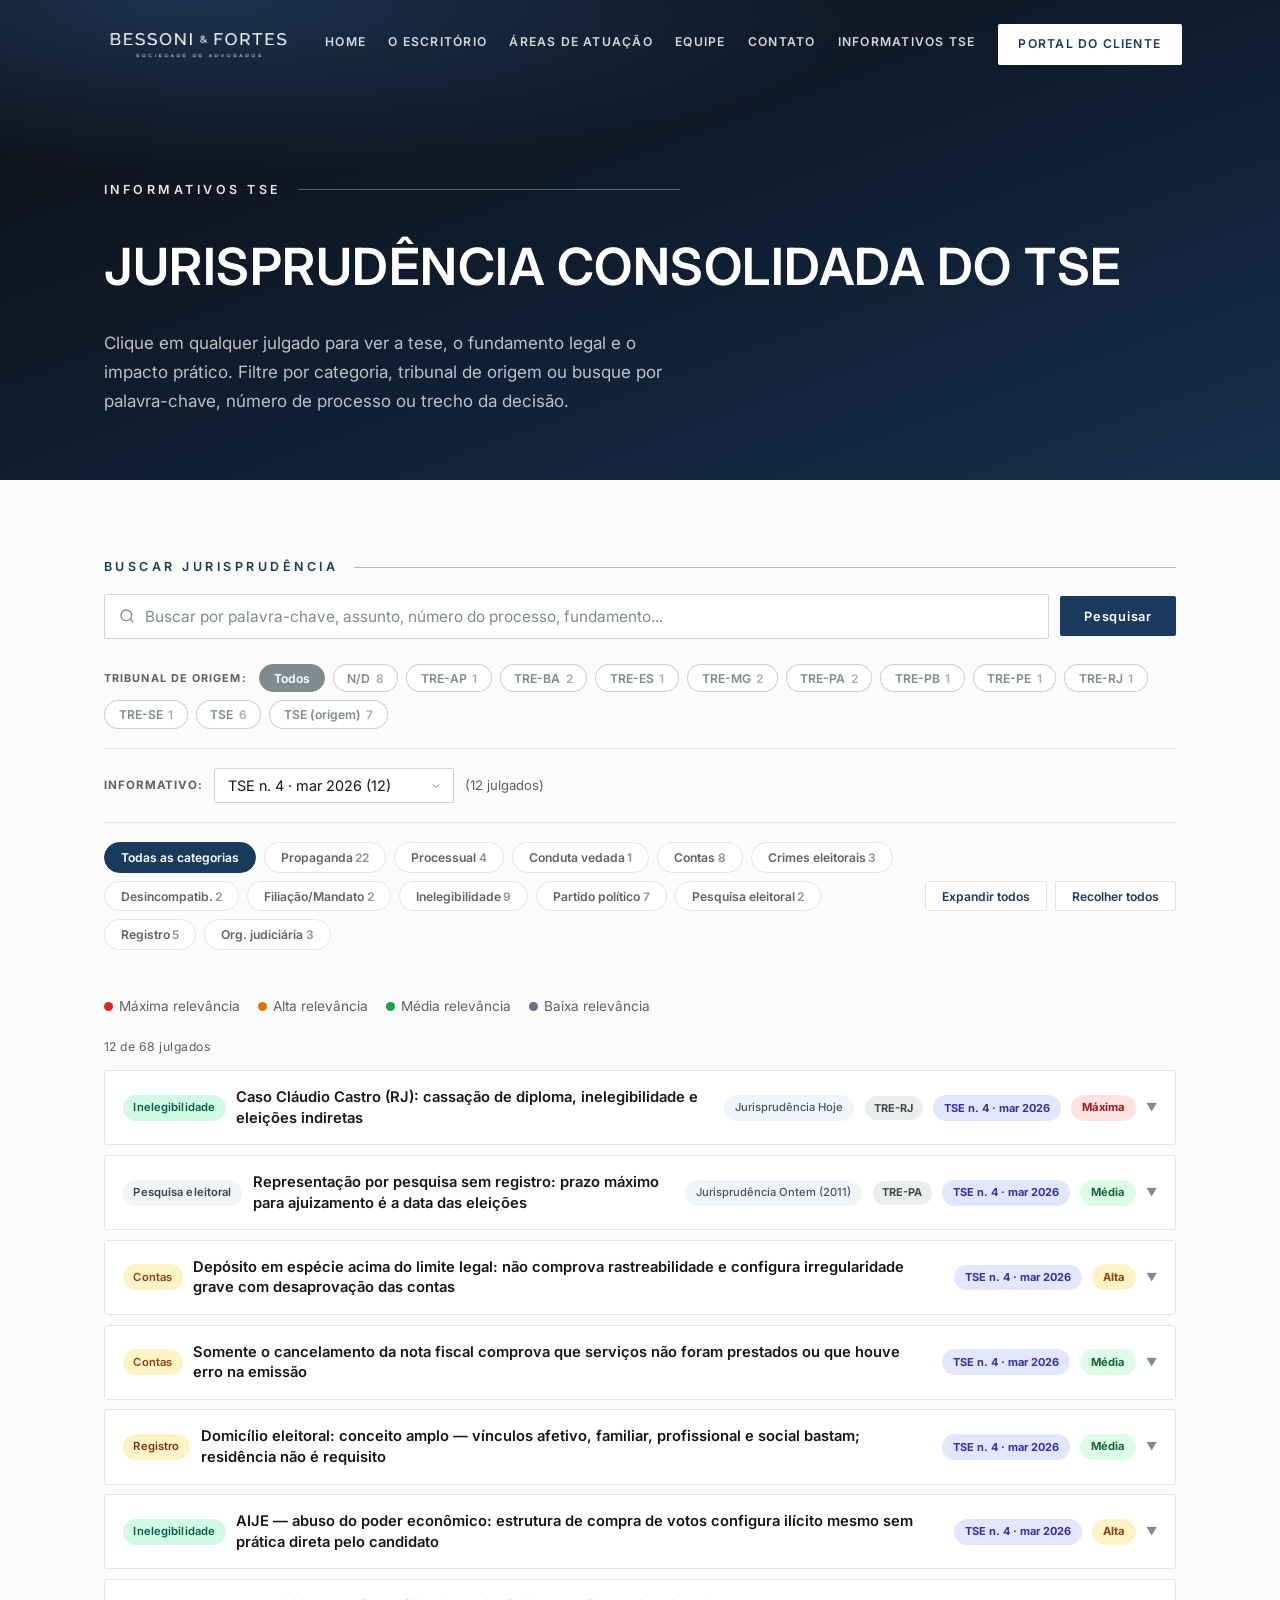
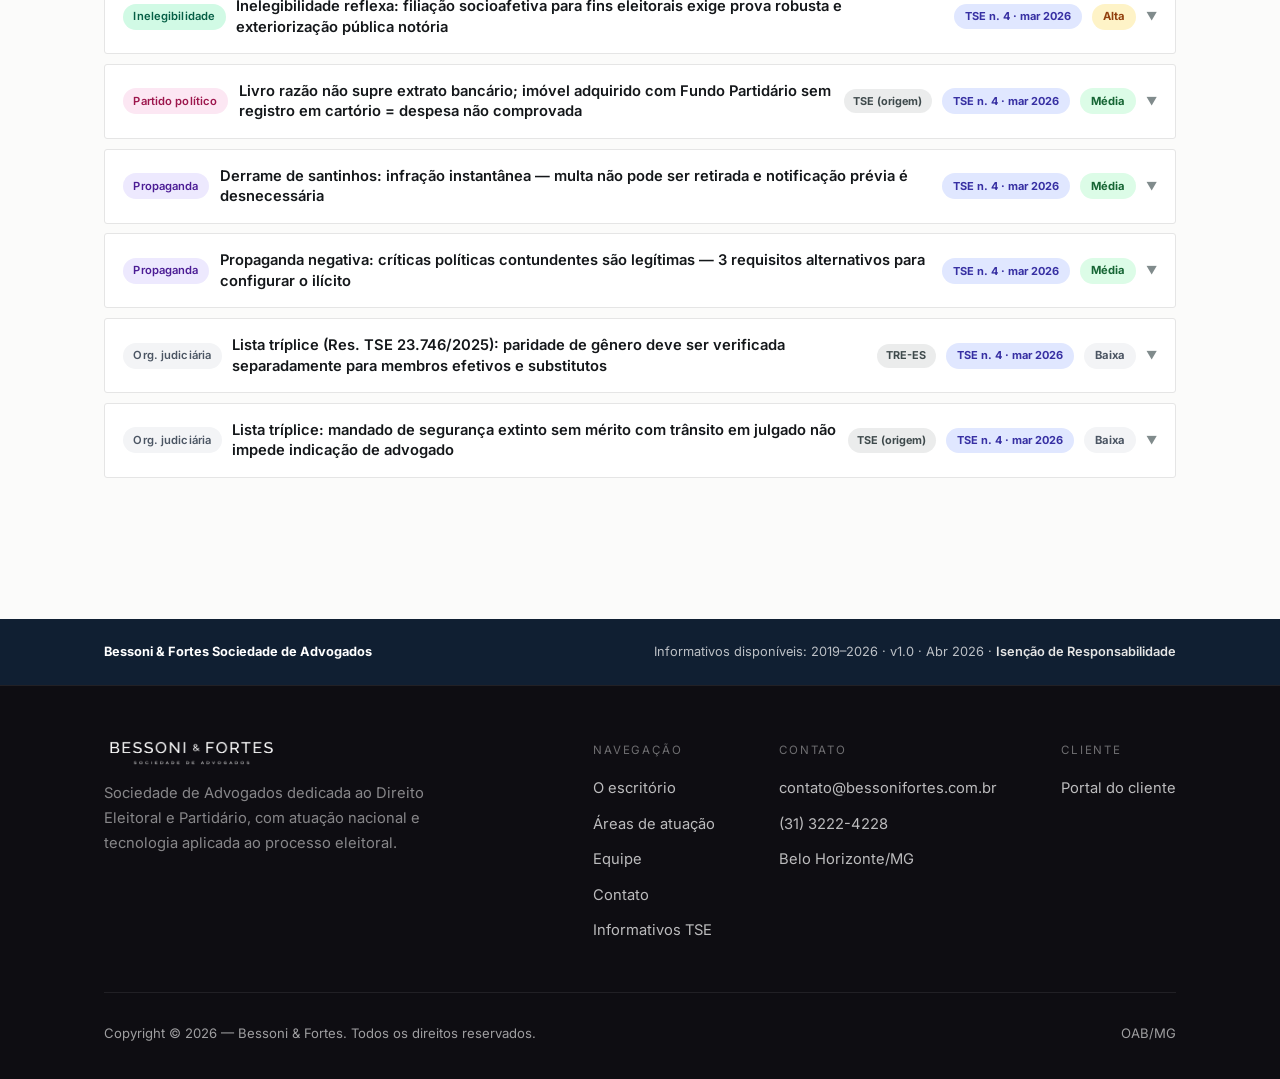
==== commit ba691de2: "Troca a fonte do site inteiro para Inter (variable font) Substitui Raleway (font-display) e Adrianna" ====
--- a/informativos-tse.html
+++ b/informativos-tse.html
@@ -6,7 +6,7 @@
 <title>Informativos TSE — Bessoni &amp; Fortes</title>
 <meta name="description" content="Jurisprudência consolidada do TSE organizada por tema, relevância e tribunal de origem, por Bessoni & Fortes Sociedade de Advogados.">
 <link rel="icon" type="image/png" href="assets/img/bf-mark-navy.png">
-<link rel="stylesheet" href="css/style.css?v=16">
+<link rel="stylesheet" href="css/style.css?v=17">
 </head>
 <body>
 
--- a/css/style.css
+++ b/css/style.css
@@ -4,59 +4,17 @@
    ============================================================ */
 
 @font-face {
-  font-family: "Raleway";
-  src: url("../assets/fonts/Raleway-Light.ttf") format("truetype");
-  font-weight: 300;
+  font-family: "Inter";
+  src: url("../assets/fonts/Inter-VariableFont_opsz,wght.ttf") format("truetype");
+  font-weight: 100 900;
   font-style: normal;
   font-display: swap;
 }
 @font-face {
-  font-family: "Raleway";
-  src: url("../assets/fonts/Raleway-Regular.ttf") format("truetype");
-  font-weight: 400;
-  font-style: normal;
-  font-display: swap;
-}
-@font-face {
-  font-family: "Raleway";
-  src: url("../assets/fonts/Raleway-Medium.ttf") format("truetype");
-  font-weight: 500;
-  font-style: normal;
-  font-display: swap;
-}
-@font-face {
-  font-family: "Raleway";
-  src: url("../assets/fonts/Raleway-SemiBold.ttf") format("truetype");
-  font-weight: 600;
-  font-style: normal;
-  font-display: swap;
-}
-@font-face {
-  font-family: "Raleway";
-  src: url("../assets/fonts/Raleway-Bold.ttf") format("truetype");
-  font-weight: 700;
-  font-style: normal;
-  font-display: swap;
-}
-@font-face {
-  font-family: "Adrianna Extended";
-  src: url("../assets/fonts/AdriannaExtended-Light.ttf") format("truetype");
-  font-weight: 300;
-  font-style: normal;
-  font-display: swap;
-}
-@font-face {
-  font-family: "Adrianna Extended";
-  src: url("../assets/fonts/adriannaextended-regular.ttf") format("truetype");
-  font-weight: 400;
-  font-style: normal;
-  font-display: swap;
-}
-@font-face {
-  font-family: "Adrianna Extended";
-  src: url("../assets/fonts/adriannaextended-demibold.ttf") format("truetype");
-  font-weight: 600;
-  font-style: normal;
+  font-family: "Inter";
+  src: url("../assets/fonts/Inter-Italic-VariableFont_opsz,wght.ttf") format("truetype");
+  font-weight: 100 900;
+  font-style: italic;
   font-display: swap;
 }
 
@@ -74,8 +32,8 @@
   --ink: #14171A;
   --ink-soft: rgba(20,23,26,.68);
 
-  --font-display: "Raleway", "Segoe UI", sans-serif;
-  --font-body: "Adrianna Extended", "Segoe UI", sans-serif;
+  --font-display: "Inter", "Segoe UI", sans-serif;
+  --font-body: "Inter", "Segoe UI", sans-serif;
 
   --container: 1200px;
   --gutter: clamp(1.5rem, 5vw, 4rem);
@@ -212,6 +170,9 @@
 
 .btn-ghost-light{ background: transparent; color: var(--navy); border-color: rgba(27,59,94,.35); }
 .btn-ghost-light:hover{ background: rgba(27,59,94,.06); border-color: var(--navy); }
+
+.btn-danger{ background: transparent; color: #8a3b1f; border-color: rgba(138,59,31,.4); }
+.btn-danger:hover{ background: rgba(138,59,31,.08); border-color: #8a3b1f; }
 
 .btn-block{ width: 100%; justify-content: center; }
 
@@ -1038,20 +999,22 @@
 
 .portal-stats{
   display: grid;
-  grid-template-columns: repeat(auto-fit, minmax(11rem, 1fr));
+  grid-template-columns: repeat(auto-fit, minmax(13rem, 1fr));
   gap: 1px;
   background: var(--mist);
   border: 1px solid var(--mist);
   margin-bottom: 2.5rem;
 }
-.portal-stat{ background: var(--white); padding: 1.4rem 1.6rem; }
+.portal-stats.is-2col{ grid-template-columns: repeat(2, 1fr); }
+.portal-stat{ background: var(--white); padding: 1.4rem 1.5rem; min-width: 0; }
 .portal-stat .num{
   display: block;
-  font-family: var(--font-display);
-  font-size: 2rem;
+  font-family: var(--font-body);
+  font-size: clamp(.9rem, 1.3vw, 1.25rem);
   font-weight: 600;
   color: var(--navy);
-  line-height: 1;
+  line-height: 1.2;
+  white-space: nowrap;
 }
 .portal-stat.is-alert .num{ color: #8a3b1f; }
 .portal-stat .label{
@@ -1183,6 +1146,86 @@
 }
 .portal-inline-link:hover{ color: var(--navy-deep); }
 
+/* Passo 1 do cadastro: "o que você deseja cadastrar" */
+.categoria-grid{
+  display: grid;
+  grid-template-columns: repeat(auto-fit, minmax(11rem, 1fr));
+  gap: .8rem;
+  margin-top: 1rem;
+}
+.categoria-btn{
+  font-family: var(--font-display);
+  font-size: .85rem;
+  font-weight: 600;
+  letter-spacing: .03em;
+  text-align: left;
+  padding: 1.1rem 1.2rem;
+  border: 1px solid #cfd3d4;
+  border-radius: 2px;
+  background: var(--white);
+  color: var(--ink);
+  cursor: pointer;
+  transition: border-color .2s var(--ease), background .2s var(--ease), color .2s var(--ease);
+}
+.categoria-btn:hover{ border-color: var(--navy); }
+.categoria-btn.is-active{ border-color: var(--navy); background: var(--navy); color: var(--white); }
+
+/* Combobox pesquisável (partido) */
+.combo-list{
+  position: absolute;
+  z-index: 30;
+  top: calc(100% + .3rem);
+  left: 0;
+  right: 0;
+  max-height: 14rem;
+  overflow-y: auto;
+  background: var(--white);
+  border: 1px solid #cfd3d4;
+  border-radius: 2px;
+  box-shadow: 0 10px 30px -16px rgba(14,13,18,.35);
+}
+.combo-option{ padding: .65rem 1rem; font-size: .92rem; cursor: pointer; }
+.combo-option:hover{ background: rgba(27,59,94,.06); }
+.combo-empty{ padding: .65rem 1rem; font-size: .86rem; color: var(--slate); }
+
+.field input[readonly]{ background: rgba(27,59,94,.04); color: var(--ink-soft); cursor: default; }
+.field-hint{ margin-top: .5rem; font-size: .82rem; color: var(--ink-soft); }
+.field-hint.is-error{ color: #8a3b1f; }
+
+/* Modal genérico (ex: novo partido) */
+.portal-modal-backdrop{
+  position: fixed;
+  inset: 0;
+  background: rgba(16,31,50,.55);
+  display: flex;
+  align-items: center;
+  justify-content: center;
+  z-index: 100;
+  padding: 1.5rem;
+}
+.portal-modal-backdrop[hidden]{ display: none; }
+.portal-modal{
+  background: var(--white);
+  border-radius: 2px;
+  padding: 1.8rem;
+  width: 100%;
+  max-width: 26rem;
+  box-shadow: 0 20px 60px -20px rgba(14,13,18,.5);
+}
+.portal-modal h3{
+  font-family: var(--font-display);
+  color: var(--navy);
+  font-size: 1.05rem;
+  margin: 0 0 .4rem;
+}
+.portal-modal-actions{
+  display: flex;
+  justify-content: flex-end;
+  align-items: center;
+  gap: 1rem;
+  margin-top: 1.4rem;
+}
+
 .credential-box{
   display: none;
   margin-top: 1.4rem;
@@ -1269,15 +1312,38 @@
 }
 .case-meta strong{ color: var(--ink); font-weight: 600; }
 
-.processo-layout{
+.processo-layout,
+.dashboard-layout{
   display: grid;
   grid-template-columns: 1fr 20rem;
   gap: clamp(1.5rem, 3vw, 2.4rem);
   align-items: start;
 }
 @media (max-width: 900px){
-  .processo-layout{ grid-template-columns: 1fr; }
-}
+  .processo-layout,
+  .dashboard-layout{ grid-template-columns: 1fr; }
+}
+
+.dashboard-grid{
+  display: grid;
+  grid-template-columns: repeat(auto-fit, minmax(17rem, 1fr));
+  gap: 1.6rem;
+  align-items: start;
+  margin-bottom: 2rem;
+}
+.dashboard-grid .portal-section{ margin-bottom: 0; }
+
+.stat-row{
+  display: flex;
+  justify-content: space-between;
+  gap: 1rem;
+  padding: .55rem 0;
+  border-bottom: 1px solid var(--mist);
+  font-size: .88rem;
+}
+.stat-row:last-child{ border-bottom: none; }
+.stat-row .label{ color: var(--ink-soft); }
+.stat-row .value{ font-weight: 600; color: var(--navy); white-space: nowrap; }
 
 .sidebar-card{
   background: var(--white);
